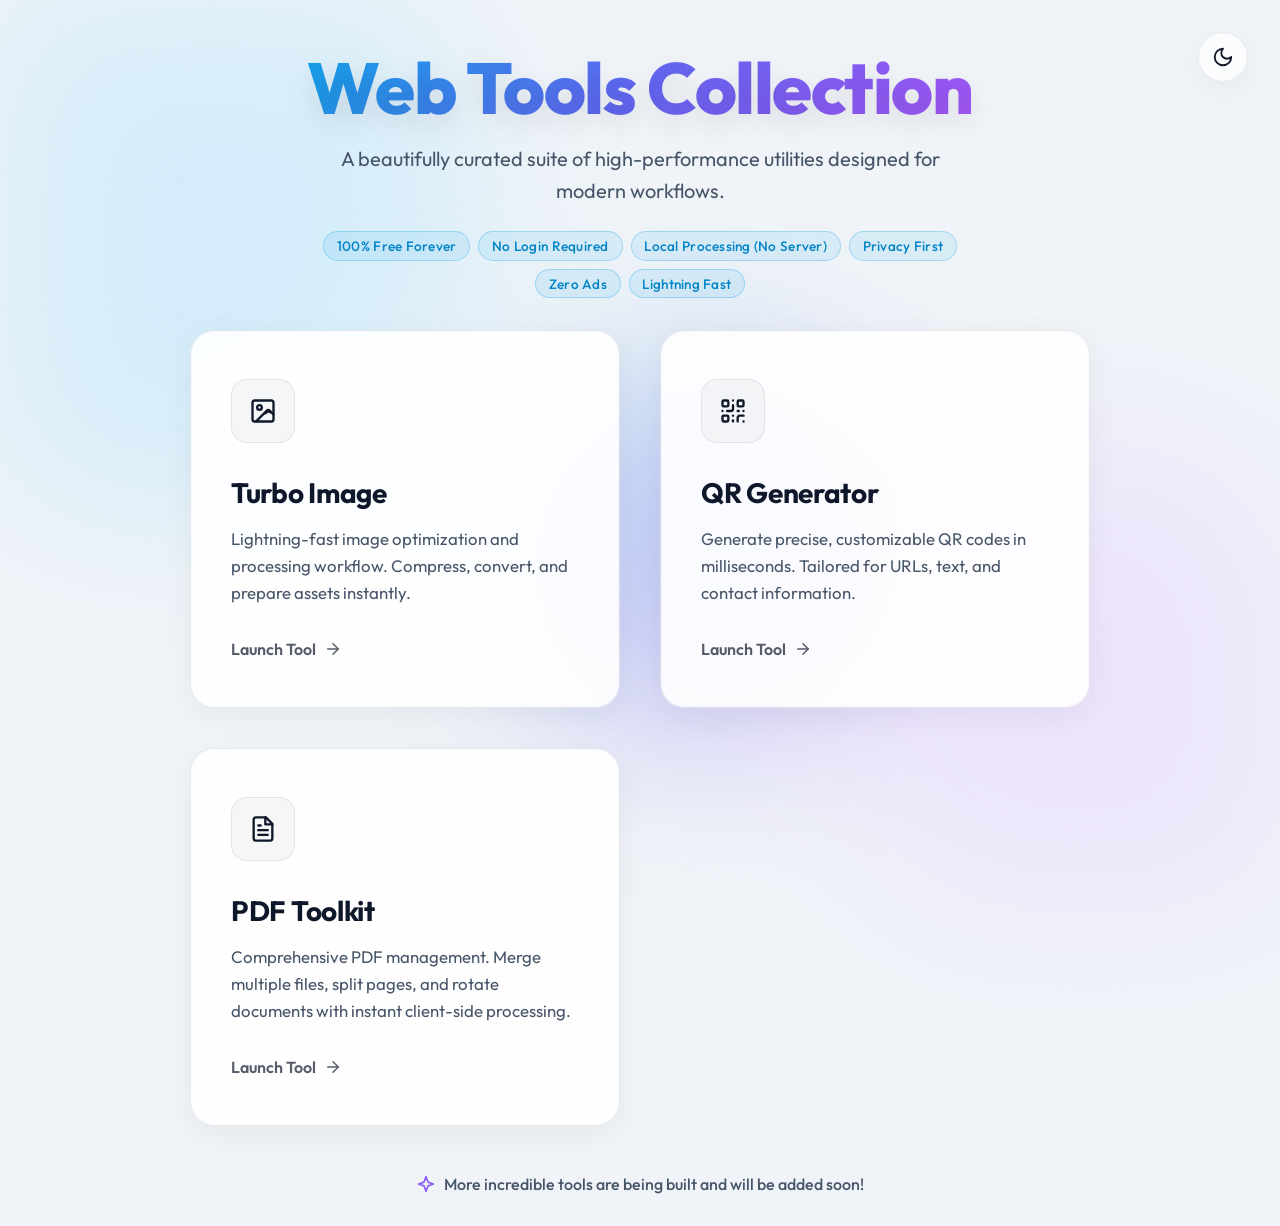
==== index.html @ 89302abd "turbo image and favicon updates" ====
<!DOCTYPE html>
<html lang="en">
<head>
    <meta charset="UTF-8">
    <meta name="viewport" content="width=device-width, initial-scale=1.0">
    <!-- SEO Meta Tags -->
    <title>Web Tools Collection | Turbo Image, QR Generator & PDF Toolkit</title>
    <meta name="description" content="A curated collection of high-performance web utilities including Turbo Image, QR Code Generator, and PDF Toolkit.">
    <meta name="keywords" content="web tools, utilities, image optimization, qr code generator, pdf toolkit, pdf merge, pdf split, developer tools">
    <meta name="author" content="Chris">
    
    <!-- Favicon -->
    <link rel="icon" type="image/svg+xml" href="favicon.svg">
    <link rel="icon" type="image/png" href="favicon.png">
    <link rel="apple-touch-icon" href="favicon.png">
    
    <!-- Open Graph / Meta Tags for Social Sharing -->
    <meta property="og:type" content="website">
    <meta property="og:url" content="https://chrisjdj.github.io/web-tools/">
    <meta property="og:title" content="Web Tools Collection | Turbo Image, QR Generator & PDF Toolkit">
    <meta property="og:description" content="A curated collection of high-performance web utilities including Turbo Image, QR Code Generator, and PDF Toolkit.">

    <!-- Twitter Card Meta Tags -->
    <meta name="twitter:card" content="summary_large_image">
    <meta name="twitter:url" content="https://chrisjdj.github.io/web-tools/">
    <meta name="twitter:title" content="Web Tools Collection | Turbo Image, QR Generator & PDF Toolkit">
    <meta name="twitter:description" content="A curated collection of high-performance web utilities including Turbo Image, QR Code Generator, and PDF Toolkit.">

    <!-- Canonical Link -->
    <link rel="canonical" href="https://chrisjdj.github.io/web-tools/">
    
    <!-- Google Fonts -->
    <link rel="preconnect" href="https://fonts.googleapis.com">
    <link rel="preconnect" href="https://fonts.gstatic.com" crossorigin>
    <link href="https://fonts.googleapis.com/css2?family=Outfit:wght@300;400;500;600;700;800&display=swap" rel="stylesheet">
    
    <style>
        :root {
            --bg-base: #030712; /* Very dark blue/black */
            --bg-surface: rgba(17, 24, 39, 0.6);
            --border-color: rgba(255, 255, 255, 0.08);
            --border-hover: rgba(56, 189, 248, 0.5);
            --text-main: #f8fafc;
            --text-muted: #94a3b8;
            --accent-gradient: linear-gradient(135deg, #38bdf8 0%, #818cf8 50%, #c084fc 100%);
            --accent-gradient-hover: linear-gradient(135deg, #7dd3fc 0%, #a5b4fc 50%, #d8b4fe 100%);
            --glow-color: rgba(56, 189, 248, 0.4);
            --card-shadow: 0 8px 32px rgba(0, 0, 0, 0.3);
            --blob-1: #38bdf8;
            --blob-2: #c084fc;
        }

        [data-theme="light"] {
            --bg-base: #f0f4f8;
            --bg-surface: rgba(255, 255, 255, 0.7);
            --border-color: rgba(15, 23, 42, 0.08);
            --border-hover: rgba(2, 132, 199, 0.5);
            --text-main: #0f172a;
            --text-muted: #475569;
            --accent-gradient: linear-gradient(135deg, #0ea5e9 0%, #6366f1 50%, #a855f7 100%);
            --accent-gradient-hover: linear-gradient(135deg, #0284c7 0%, #4f46e5 50%, #9333ea 100%);
            --glow-color: rgba(14, 165, 233, 0.3);
            --card-shadow: 0 8px 32px rgba(15, 23, 42, 0.05);
            --blob-1: #bae6fd;
            --blob-2: #e9d5ff;
        }

        * {
            box-sizing: border-box;
            margin: 0;
            padding: 0;
        }

        body {
            font-family: 'Outfit', -apple-system, BlinkMacSystemFont, "Segoe UI", Roboto, sans-serif;
            background-color: var(--bg-base);
            color: var(--text-main);
            min-height: 100vh;
            display: flex;
            flex-direction: column;
            align-items: center;
            justify-content: center;
            padding: 2rem;
            position: relative;
            overflow-x: hidden;
            transition: background-color 0.5s ease, color 0.5s ease;
        }
        
        /* Animated Background Blobs */
        .bg-blobs {
            position: fixed;
            top: 0;
            left: 0;
            width: 100%;
            height: 100%;
            overflow: hidden;
            z-index: -1;
            pointer-events: none;
            filter: blur(80px);
            opacity: 0.5;
            transition: opacity 0.5s ease;
        }

        .blob {
            position: absolute;
            border-radius: 50%;
            animation: float 20s infinite alternate ease-in-out;
        }

        .blob-1 {
            width: 50vw;
            height: 50vw;
            max-width: 600px;
            max-height: 600px;
            background: var(--blob-1);
            top: -10%;
            left: -10%;
            animation-delay: 0s;
        }

        .blob-2 {
            width: 40vw;
            height: 40vw;
            max-width: 500px;
            max-height: 500px;
            background: var(--blob-2);
            bottom: -5%;
            right: -5%;
            animation-delay: -5s;
        }

        .blob-3 {
            width: 30vw;
            height: 30vw;
            max-width: 400px;
            max-height: 400px;
            background: var(--accent-gradient);
            top: 40%;
            left: 40%;
            animation-delay: -10s;
            opacity: 0.6;
        }

        @keyframes float {
            0% { transform: translate(0, 0) scale(1); }
            33% { transform: translate(5%, -5%) scale(1.1); }
            66% { transform: translate(-3%, 3%) scale(0.9); }
            100% { transform: translate(0, 0) scale(1); }
        }

        .theme-toggle {
            position: absolute;
            top: 2rem;
            right: 2rem;
            background-color: var(--bg-surface);
            backdrop-filter: blur(12px);
            -webkit-backdrop-filter: blur(12px);
            border: 1px solid var(--border-color);
            color: var(--text-main);
            border-radius: 50%;
            width: 50px;
            height: 50px;
            display: flex;
            align-items: center;
            justify-content: center;
            cursor: pointer;
            transition: all 0.3s cubic-bezier(0.175, 0.885, 0.32, 1.275);
            box-shadow: var(--card-shadow);
            z-index: 10;
        }
        
        .theme-toggle:hover {
            transform: scale(1.15) rotate(15deg);
            border-color: var(--border-hover);
            box-shadow: 0 0 20px var(--glow-color);
        }

        .theme-toggle svg {
            transition: transform 0.3s ease;
        }

        header {
            text-align: center;
            margin-bottom: 2rem;
            z-index: 1;
            animation: fadeInDown 0.8s cubic-bezier(0.175, 0.885, 0.32, 1.275) forwards;
            opacity: 0;
            transform: translateY(-20px);
            padding-top: 1rem;
        }

        h1 {
            font-size: clamp(2.5rem, 6vw, 4.5rem);
            font-weight: 800;
            line-height: 1.1;
            margin-bottom: 1rem;
            letter-spacing: -0.02em;
            background: var(--accent-gradient);
            -webkit-background-clip: text;
            background-clip: text;
            -webkit-text-fill-color: transparent;
            text-shadow: 0 10px 30px rgba(0,0,0,0.1);
        }

        header > p:first-of-type {
            color: var(--text-muted);
            font-size: clamp(1.1rem, 2.5vw, 1.25rem);
            font-weight: 400;
            max-width: 600px;
            margin: 0 auto;
            line-height: 1.6;
        }

        .features-badges {
            display: flex;
            flex-wrap: wrap;
            justify-content: center;
            gap: 0.5rem;
            margin: 1.5rem auto 0;
            max-width: 700px;
        }

        .badge {
            background: rgba(56, 189, 248, 0.1);
            border: 1px solid rgba(56, 189, 248, 0.3);
            color: var(--blob-1);
            padding: 0.3rem 0.8rem;
            border-radius: 100px;
            font-size: 0.85rem;
            font-weight: 500;
            letter-spacing: 0.02em;
        }

        [data-theme="light"] .badge {
            background: rgba(14, 165, 233, 0.1);
            border-color: rgba(14, 165, 233, 0.3);
            color: #0284c7;
        }

        .coming-soon {
            color: var(--text-muted);
            font-size: 1rem;
            margin-top: 3rem;
            font-weight: 500;
            display: flex;
            justify-content: center;
            align-items: center;
            gap: 0.5rem;
            width: 100%;
            animation: fadeInUp 0.8s cubic-bezier(0.175, 0.885, 0.32, 1.275) 0.5s forwards;
            opacity: 0;
            transform: translateY(30px);
        }
        
        .coming-soon svg {
            color: #c084fc;
        }
        
        [data-theme="light"] .coming-soon svg {
            color: #8b5cf6;
        }

        .container {
            display: grid;
            grid-template-columns: repeat(auto-fit, minmax(320px, 1fr));
            gap: 2.5rem;
            width: 100%;
            max-width: 900px;
            z-index: 1;
        }
        
        .card {
            position: relative;
            background: var(--bg-surface);
            backdrop-filter: blur(16px);
            -webkit-backdrop-filter: blur(16px);
            border-radius: 24px;
            padding: 3rem 2.5rem;
            text-decoration: none;
            color: inherit;
            transition: all 0.4s cubic-bezier(0.175, 0.885, 0.32, 1.275);
            border: 1px solid var(--border-color);
            display: flex;
            flex-direction: column;
            align-items: flex-start;
            box-shadow: var(--card-shadow);
            overflow: hidden;
            opacity: 0;
            transform: translateY(30px);
        }

        .card:nth-child(1) { animation: fadeInUp 0.8s cubic-bezier(0.175, 0.885, 0.32, 1.275) 0.1s forwards; }
        .card:nth-child(2) { animation: fadeInUp 0.8s cubic-bezier(0.175, 0.885, 0.32, 1.275) 0.3s forwards; }
        .card:nth-child(3) { animation: fadeInUp 0.8s cubic-bezier(0.175, 0.885, 0.32, 1.275) 0.5s forwards; }
        .card:nth-child(4) { animation: fadeInUp 0.8s cubic-bezier(0.175, 0.885, 0.32, 1.275) 0.7s forwards; }

        /* Card Hover Effects */
        .card::before {
            content: '';
            position: absolute;
            top: 0;
            left: 0;
            right: 0;
            bottom: 0;
            background: var(--accent-gradient-hover);
            opacity: 0;
            z-index: -1;
            transition: opacity 0.4s ease;
            border-radius: 24px;
            margin: -0.5px; /* Cover border */
        }

        .card::after {
            content: '';
            position: absolute;
            top: 1px;
            left: 1px;
            right: 1px;
            bottom: 1px;
            background: var(--bg-surface);
            border-radius: 23px;
            z-index: -1;
            transition: background 0.4s ease;
        }

        .card:hover {
            transform: translateY(-10px) scale(1.02);
            border-color: transparent;
            box-shadow: 0 20px 40px rgba(0,0,0,0.2), 0 0 20px var(--glow-color);
        }

        .card:hover::before {
            opacity: 1;
        }

        .card:hover::after {
            background: var(--bg-base); /* Slightly darker on hover to contrast with gradient border */
            opacity: 0.95;
        }

        .icon-wrapper {
            width: 64px;
            height: 64px;
            border-radius: 16px;
            background: rgba(255, 255, 255, 0.05);
            border: 1px solid var(--border-color);
            display: flex;
            align-items: center;
            justify-content: center;
            margin-bottom: 2rem;
            color: var(--text-main);
            transition: all 0.4s ease;
            position: relative;
            z-index: 1;
        }

        [data-theme="light"] .icon-wrapper {
            background: rgba(0, 0, 0, 0.03);
        }

        .card:hover .icon-wrapper {
            background: var(--accent-gradient);
            color: #fff;
            border-color: transparent;
            transform: scale(1.1) rotate(5deg);
            box-shadow: 0 10px 20px var(--glow-color);
        }

        .card h2 {
            font-size: 1.75rem;
            font-weight: 700;
            margin-bottom: 1rem;
            color: var(--text-main);
            letter-spacing: -0.01em;
            transition: color 0.3s ease;
            position: relative;
            z-index: 1;
        }

        .card p {
            color: var(--text-muted);
            font-size: 1.05rem;
            line-height: 1.6;
            margin: 0;
            transition: color 0.3s ease;
            position: relative;
            z-index: 1;
        }

        .card-arrow {
            margin-top: 2rem;
            display: flex;
            align-items: center;
            font-weight: 600;
            font-size: 1rem;
            color: var(--text-main);
            opacity: 0.7;
            transition: all 0.3s ease;
            position: relative;
            z-index: 1;
        }

        .card-arrow svg {
            margin-left: 0.5rem;
            transition: transform 0.3s ease;
        }

        .card:hover .card-arrow {
            opacity: 1;
            color: var(--blob-1);
        }

        [data-theme="light"] .card:hover .card-arrow {
            color: #0ea5e9;
        }

        .card:hover .card-arrow svg {
            transform: translateX(6px);
        }

        @keyframes fadeInDown {
            from { opacity: 0; transform: translateY(-30px); }
            to { opacity: 1; transform: translateY(0); }
        }

        @keyframes fadeInUp {
            from { opacity: 0; transform: translateY(30px); }
            to { opacity: 1; transform: translateY(0); }
        }

        @media (max-width: 640px) {
            body { padding: 1.5rem; }
            .container { gap: 1.5rem; }
            .card { padding: 2rem; }
            .icon-wrapper { margin-bottom: 1.5rem; }
            header { padding-top: 3rem; }
            .theme-toggle { top: 1rem; right: 1rem; }
        }
    </style>
</head>
<body>
    <div class="bg-blobs">
        <div class="blob blob-1"></div>
        <div class="blob blob-2"></div>
        <div class="blob blob-3"></div>
    </div>

    <button class="theme-toggle" id="theme-toggle" aria-label="Toggle theme">
        <svg id="moon-icon" xmlns="http://www.w3.org/2000/svg" width="22" height="22" viewBox="0 0 24 24" fill="none" stroke="currentColor" stroke-width="2" stroke-linecap="round" stroke-linejoin="round" style="display: none;">
            <path d="M12 3a6 6 0 0 0 9 9 9 9 0 1 1-9-9Z"></path>
        </svg>
        <svg id="sun-icon" xmlns="http://www.w3.org/2000/svg" width="22" height="22" viewBox="0 0 24 24" fill="none" stroke="currentColor" stroke-width="2" stroke-linecap="round" stroke-linejoin="round">
            <circle cx="12" cy="12" r="4"></circle>
            <path d="M12 2v2"></path>
            <path d="M12 20v2"></path>
            <path d="m4.93 4.93 1.41 1.41"></path>
            <path d="m17.66 17.66 1.41 1.41"></path>
            <path d="M2 12h2"></path>
            <path d="M20 12h2"></path>
            <path d="m6.34 17.66-1.41 1.41"></path>
            <path d="m19.07 4.93-1.41 1.41"></path>
        </svg>
    </button>
    
    <header>
        <h1>Web Tools Collection</h1>
        <p>A beautifully curated suite of high-performance utilities designed for modern workflows.</p>

        <div class="features-badges">
            <span class="badge">100% Free Forever</span>
            <span class="badge">No Login Required</span>
            <span class="badge">Local Processing (No Server)</span>
            <span class="badge">Privacy First</span>
            <span class="badge">Zero Ads</span>
            <span class="badge">Lightning Fast</span>
        </div>
    </header>

    <main class="container">
        <a href="Turbo-Image/" class="card" target="_blank" rel="noopener noreferrer">
            <div class="icon-wrapper">
                <svg xmlns="http://www.w3.org/2000/svg" width="28" height="28" viewBox="0 0 24 24" fill="none" stroke="currentColor" stroke-width="2" stroke-linecap="round" stroke-linejoin="round">
                    <rect width="18" height="18" x="3" y="3" rx="2" ry="2"></rect>
                    <circle cx="9" cy="9" r="2"></circle>
                    <path d="m21 15-3.086-3.086a2 2 0 0 0-2.828 0L6 21"></path>
                    <path d="m14 14 1.086-1.086a2 2 0 0 1 2.828 0"></path>
                </svg>
            </div>
            <h2>Turbo Image</h2>
            <p>Lightning-fast image optimization and processing workflow. Compress, convert, and prepare assets instantly.</p>
            <div class="card-arrow">
                Launch Tool
                <svg xmlns="http://www.w3.org/2000/svg" width="18" height="18" viewBox="0 0 24 24" fill="none" stroke="currentColor" stroke-width="2" stroke-linecap="round" stroke-linejoin="round">
                    <path d="M5 12h14"></path>
                    <path d="m12 5 7 7-7 7"></path>
                </svg>
            </div>
        </a>
        
        <a href="QR-Code-Gen/" class="card" target="_blank" rel="noopener noreferrer">
            <div class="icon-wrapper">
                <svg xmlns="http://www.w3.org/2000/svg" width="28" height="28" viewBox="0 0 24 24" fill="none" stroke="currentColor" stroke-width="2" stroke-linecap="round" stroke-linejoin="round">
                    <rect width="5" height="5" x="3" y="3" rx="1"></rect>
                    <rect width="5" height="5" x="16" y="3" rx="1"></rect>
                    <rect width="5" height="5" x="3" y="16" rx="1"></rect>
                    <path d="M21 16h-3a2 2 0 0 0-2 2v3"></path>
                    <path d="M21 21v.01"></path>
                    <path d="M12 7v3a2 2 0 0 1-2 2H7"></path>
                    <path d="M3 12h.01"></path>
                    <path d="M12 3h.01"></path>
                    <path d="M12 16v.01"></path>
                    <path d="M16 12h1"></path>
                    <path d="M21 12v.01"></path>
                    <path d="M12 21v-1"></path>
                </svg>
            </div>
            <h2>QR Generator</h2>
            <p>Generate precise, customizable QR codes in milliseconds. Tailored for URLs, text, and contact information.</p>
            <div class="card-arrow">
                Launch Tool
                <svg xmlns="http://www.w3.org/2000/svg" width="18" height="18" viewBox="0 0 24 24" fill="none" stroke="currentColor" stroke-width="2" stroke-linecap="round" stroke-linejoin="round">
                    <path d="M5 12h14"></path>
                    <path d="m12 5 7 7-7 7"></path>
                </svg>
            </div>
        </a>

        <a href="PDF-Toolkit/" class="card" target="_blank" rel="noopener noreferrer">
            <div class="icon-wrapper">
                <svg xmlns="http://www.w3.org/2000/svg" width="28" height="28" viewBox="0 0 24 24" fill="none" stroke="currentColor" stroke-width="2" stroke-linecap="round" stroke-linejoin="round">
                    <path d="M14.5 2H6a2 2 0 0 0-2 2v16a2 2 0 0 0 2 2h12a2 2 0 0 0 2-2V7.5L14.5 2z"></path>
                    <polyline points="14 2 14 8 20 8"></polyline>
                    <line x1="16" y1="13" x2="8" y2="13"></line>
                    <line x1="16" y1="17" x2="8" y2="17"></line>
                    <line x1="10" y1="9" x2="8" y2="9"></line>
                </svg>
            </div>
            <h2>PDF Toolkit</h2>
            <p>Comprehensive PDF management. Merge multiple files, split pages, and rotate documents with instant client-side processing.</p>
            <div class="card-arrow">
                Launch Tool
                <svg xmlns="http://www.w3.org/2000/svg" width="18" height="18" viewBox="0 0 24 24" fill="none" stroke="currentColor" stroke-width="2" stroke-linecap="round" stroke-linejoin="round">
                    <path d="M5 12h14"></path>
                    <path d="m12 5 7 7-7 7"></path>
                </svg>
            </div>
        </a>

        <!-- 
        <a href="browser-privacy-inspector/" class="card" target="_blank" rel="noopener noreferrer">
            <div class="icon-wrapper">
                <svg xmlns="http://www.w3.org/2000/svg" width="28" height="28" viewBox="0 0 24 24" fill="none" stroke="currentColor" stroke-width="2" stroke-linecap="round" stroke-linejoin="round">
                    <path d="M12 22s8-4 8-10V5l-8-3-8 3v7c0 6 8 10 8 10z"></path>
                    <path d="M12 8v4"></path>
                    <path d="M12 16h.01"></path>
                </svg>
            </div>
            <h2>Privacy Inspector</h2>
            <p>Discover your browser's full fingerprint — GPU, fonts, canvas hash, WebRTC leaks, and more. 100% client-side.</p>
            <div class="card-arrow">
                Launch Tool
                <svg xmlns="http://www.w3.org/2000/svg" width="18" height="18" viewBox="0 0 24 24" fill="none" stroke="currentColor" stroke-width="2" stroke-linecap="round" stroke-linejoin="round">
                    <path d="M5 12h14"></path>
                    <path d="m12 5 7 7-7 7"></path>
                </svg>
            </div>
        </a>
        -->
    </main>

    <div class="coming-soon">
        <svg xmlns="http://www.w3.org/2000/svg" width="20" height="20" viewBox="0 0 24 24" fill="none" stroke="currentColor" stroke-width="2" stroke-linecap="round" stroke-linejoin="round">
            <path d="m12 3-1.912 5.813a2 2 0 0 1-1.275 1.275L3 12l5.813 1.912a2 2 0 0 1 1.275 1.275L12 21l1.912-5.813a2 2 0 0 1 1.275-1.275L21 12l-5.813-1.912a2 2 0 0 1-1.275-1.275L12 3Z"/>
        </svg>
        <span>More incredible tools are being built and will be added soon!</span>
    </div>
    
    <script>
        const themeToggle = document.getElementById('theme-toggle');
        const root = document.documentElement;
        const moonIcon = document.getElementById('moon-icon');
        const sunIcon = document.getElementById('sun-icon');
        
        // Check for saved theme preference or use system preference
        const savedTheme = localStorage.getItem('theme');
        const prefersDark = window.matchMedia && window.matchMedia('(prefers-color-scheme: dark)').matches;
        
        // Determine initial theme
        let currentTheme = savedTheme || (prefersDark ? 'dark' : 'light');
        
        // Apply initial theme
        applyTheme(currentTheme);
        
        // Toggle theme on click
        themeToggle.addEventListener('click', () => {
            currentTheme = currentTheme === 'light' ? 'dark' : 'light';
            localStorage.setItem('theme', currentTheme);
            applyTheme(currentTheme);
        });
        
        function applyTheme(theme) {
            root.setAttribute('data-theme', theme);
            if (theme === 'light') {
                moonIcon.style.display = 'block';
                sunIcon.style.display = 'none';
            } else {
                moonIcon.style.display = 'none';
                sunIcon.style.display = 'block';
            }
        }
        
        // Parallax effect on mouse move
        document.addEventListener('mousemove', (e) => {
            const x = e.clientX / window.innerWidth;
            const y = e.clientY / window.innerHeight;
            
            const b1 = document.querySelector('.blob-1');
            const b2 = document.querySelector('.blob-2');
            
            if (b1 && b2) {
                // Keep the values relatively small for a subtle effect
                b1.style.transform = `translate(${x * 30}px, ${y * 30}px)`;
                b2.style.transform = `translate(${x * -30}px, ${y * -30}px)`;
            }
        });
    </script>
</body>
</html>
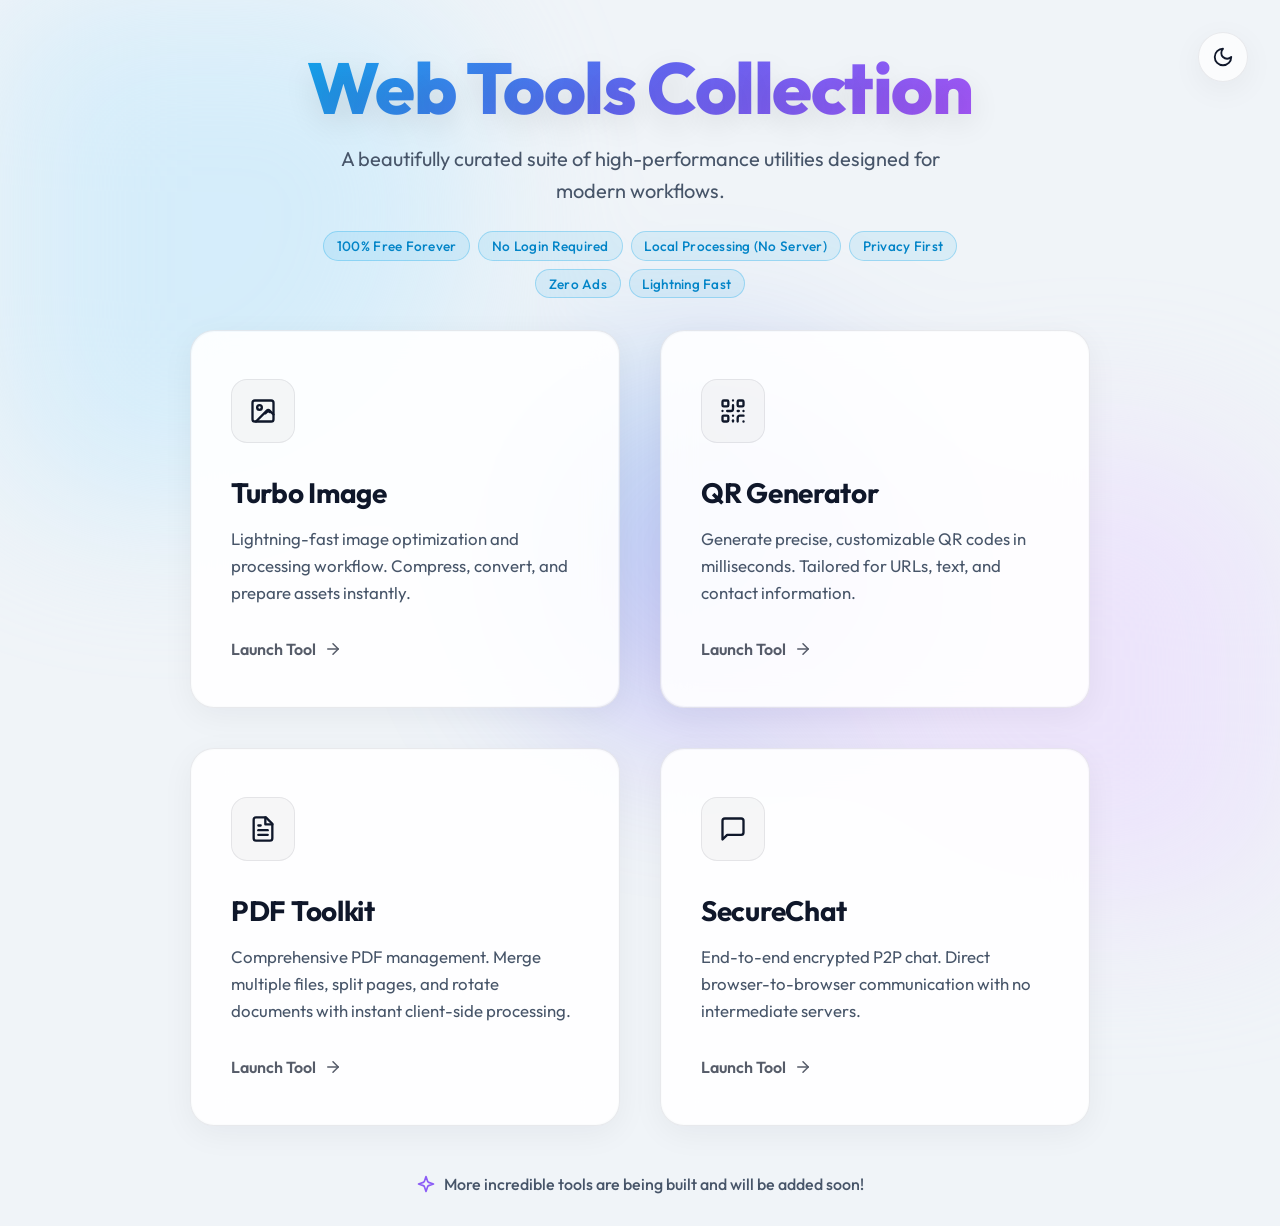
==== commit f890786b: "added secure-chat link in home" ====
--- a/index.html
+++ b/index.html
@@ -546,6 +546,23 @@
             </div>
         </a>
 
+        <a href="secure-chat/" class="card" target="_blank" rel="noopener noreferrer">
+            <div class="icon-wrapper">
+                <svg xmlns="http://www.w3.org/2000/svg" width="28" height="28" viewBox="0 0 24 24" fill="none" stroke="currentColor" stroke-width="2" stroke-linecap="round" stroke-linejoin="round">
+                    <path d="M21 15a2 2 0 0 1-2 2H7l-4 4V5a2 2 0 0 1 2-2h14a2 2 0 0 1 2 2z"></path>
+                </svg>
+            </div>
+            <h2>SecureChat</h2>
+            <p>End-to-end encrypted P2P chat. Direct browser-to-browser communication with no intermediate servers.</p>
+            <div class="card-arrow">
+                Launch Tool
+                <svg xmlns="http://www.w3.org/2000/svg" width="18" height="18" viewBox="0 0 24 24" fill="none" stroke="currentColor" stroke-width="2" stroke-linecap="round" stroke-linejoin="round">
+                    <path d="M5 12h14"></path>
+                    <path d="m12 5 7 7-7 7"></path>
+                </svg>
+            </div>
+        </a>
+
         <!-- 
         <a href="browser-privacy-inspector/" class="card" target="_blank" rel="noopener noreferrer">
             <div class="icon-wrapper">
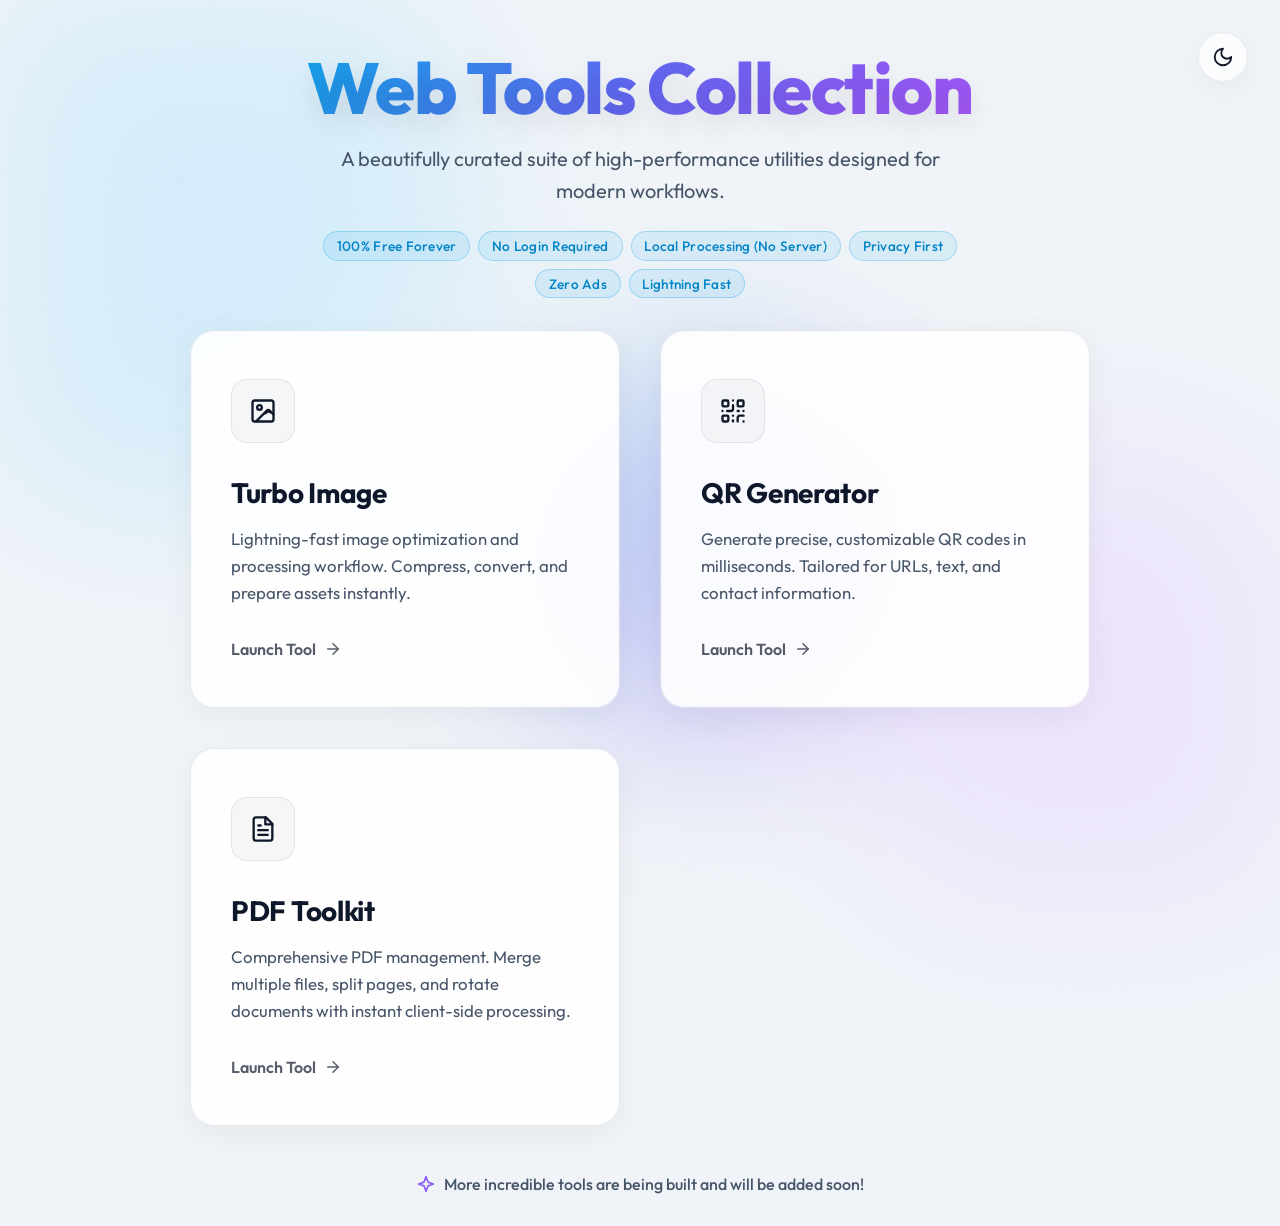
==== commit 87bdd9a9: "removed secure chat cos it didnt work on mobile and requires a stun server" ====
--- a/index.html
+++ b/index.html
@@ -546,23 +546,6 @@
             </div>
         </a>
 
-        <a href="secure-chat/" class="card" target="_blank" rel="noopener noreferrer">
-            <div class="icon-wrapper">
-                <svg xmlns="http://www.w3.org/2000/svg" width="28" height="28" viewBox="0 0 24 24" fill="none" stroke="currentColor" stroke-width="2" stroke-linecap="round" stroke-linejoin="round">
-                    <path d="M21 15a2 2 0 0 1-2 2H7l-4 4V5a2 2 0 0 1 2-2h14a2 2 0 0 1 2 2z"></path>
-                </svg>
-            </div>
-            <h2>SecureChat</h2>
-            <p>End-to-end encrypted P2P chat. Direct browser-to-browser communication with no intermediate servers.</p>
-            <div class="card-arrow">
-                Launch Tool
-                <svg xmlns="http://www.w3.org/2000/svg" width="18" height="18" viewBox="0 0 24 24" fill="none" stroke="currentColor" stroke-width="2" stroke-linecap="round" stroke-linejoin="round">
-                    <path d="M5 12h14"></path>
-                    <path d="m12 5 7 7-7 7"></path>
-                </svg>
-            </div>
-        </a>
-
         <!-- 
         <a href="browser-privacy-inspector/" class="card" target="_blank" rel="noopener noreferrer">
             <div class="icon-wrapper">
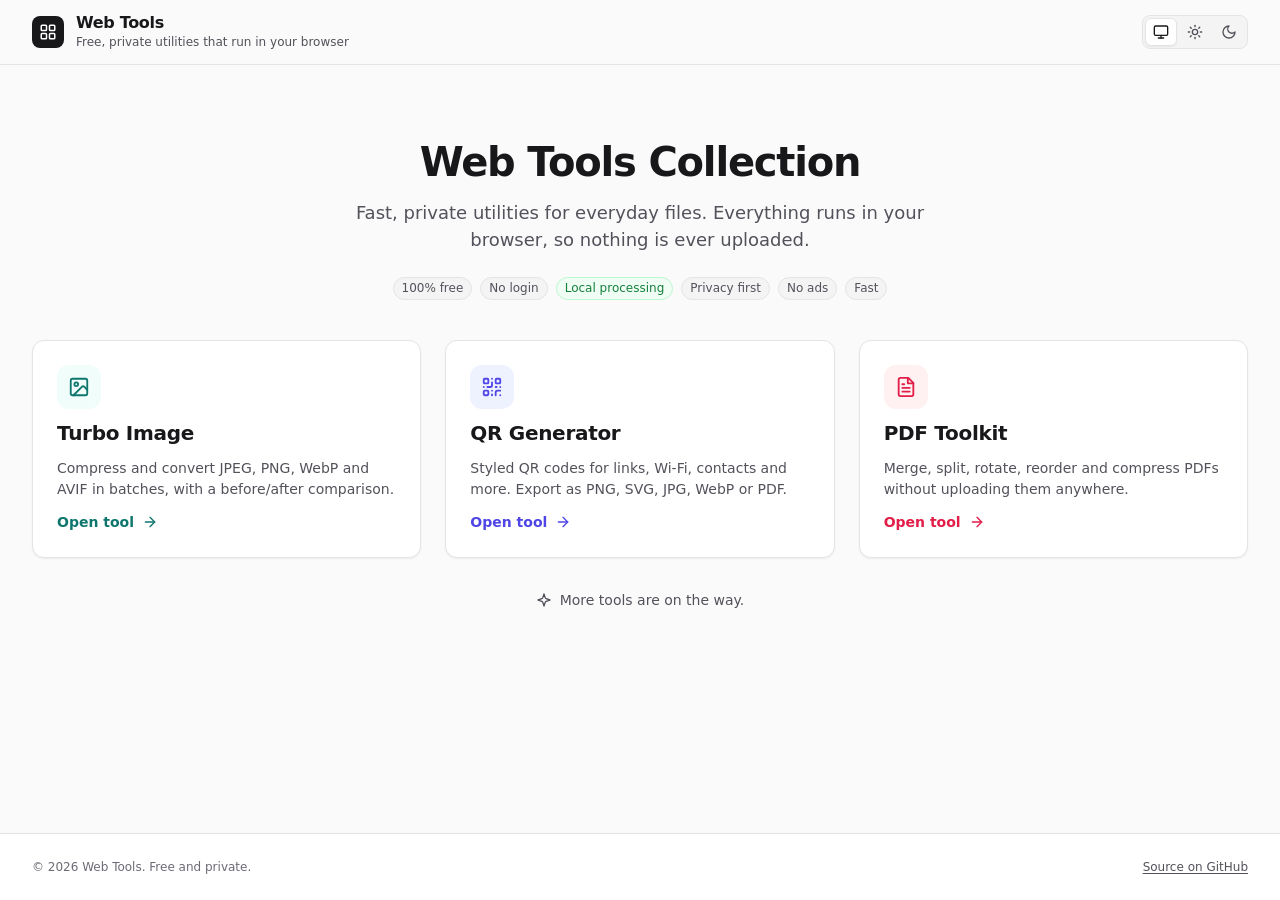
==== commit 860eb8db: "Redesign hub with shared design system and System/Light/Dark theme - Static page restyled with the s" ====
--- a/index.html
+++ b/index.html
@@ -3,17 +3,42 @@
 <head>
     <meta charset="UTF-8">
     <meta name="viewport" content="width=device-width, initial-scale=1.0">
+    <meta name="color-scheme" content="light dark">
+    <meta name="theme-color" content="#fafafa" media="(prefers-color-scheme: light)">
+    <meta name="theme-color" content="#09090b" media="(prefers-color-scheme: dark)">
+    <script>
+      // Theme preference: 'system' (default) | 'light' | 'dark'. Applied before first
+      // paint so there is no flash. Shared across all tools on this origin. See README.
+      (function () {
+        try {
+          var d = document.documentElement, ls = localStorage;
+          // One-time cleanup: earlier versions stored the OS value as if it were a choice.
+          ls.removeItem('theme');
+          ls.removeItem('pdf-theme');
+          var p = ls.getItem('theme-preference');
+          if (p !== 'light' && p !== 'dark') p = 'system';
+          d.setAttribute('data-theme-pref', p);
+          if (p !== 'system') {
+            d.setAttribute('data-theme', p);
+            var c = p === 'dark' ? '#09090b' : '#fafafa';
+            var m = document.querySelectorAll('meta[name="theme-color"]');
+            for (var i = 0; i < m.length; i++) m[i].setAttribute('content', c);
+          }
+        } catch (e) {}
+      })();
+    </script>
+
     <!-- SEO Meta Tags -->
     <title>Web Tools Collection | Turbo Image, QR Generator & PDF Toolkit</title>
     <meta name="description" content="A curated collection of high-performance web utilities including Turbo Image, QR Code Generator, and PDF Toolkit.">
     <meta name="keywords" content="web tools, utilities, image optimization, qr code generator, pdf toolkit, pdf merge, pdf split, developer tools">
     <meta name="author" content="Chris">
-    
+
     <!-- Favicon -->
     <link rel="icon" type="image/svg+xml" href="favicon.svg">
     <link rel="icon" type="image/png" href="favicon.png">
     <link rel="apple-touch-icon" href="favicon.png">
-    
+
     <!-- Open Graph / Meta Tags for Social Sharing -->
     <meta property="og:type" content="website">
     <meta property="og:url" content="https://chrisjdj.github.io/web-tools/">
@@ -28,601 +53,123 @@
 
     <!-- Canonical Link -->
     <link rel="canonical" href="https://chrisjdj.github.io/web-tools/">
-    
-    <!-- Google Fonts -->
-    <link rel="preconnect" href="https://fonts.googleapis.com">
-    <link rel="preconnect" href="https://fonts.gstatic.com" crossorigin>
-    <link href="https://fonts.googleapis.com/css2?family=Outfit:wght@300;400;500;600;700;800&display=swap" rel="stylesheet">
-    
-    <style>
-        :root {
-            --bg-base: #030712; /* Very dark blue/black */
-            --bg-surface: rgba(17, 24, 39, 0.6);
-            --border-color: rgba(255, 255, 255, 0.08);
-            --border-hover: rgba(56, 189, 248, 0.5);
-            --text-main: #f8fafc;
-            --text-muted: #94a3b8;
-            --accent-gradient: linear-gradient(135deg, #38bdf8 0%, #818cf8 50%, #c084fc 100%);
-            --accent-gradient-hover: linear-gradient(135deg, #7dd3fc 0%, #a5b4fc 50%, #d8b4fe 100%);
-            --glow-color: rgba(56, 189, 248, 0.4);
-            --card-shadow: 0 8px 32px rgba(0, 0, 0, 0.3);
-            --blob-1: #38bdf8;
-            --blob-2: #c084fc;
-        }
 
-        [data-theme="light"] {
-            --bg-base: #f0f4f8;
-            --bg-surface: rgba(255, 255, 255, 0.7);
-            --border-color: rgba(15, 23, 42, 0.08);
-            --border-hover: rgba(2, 132, 199, 0.5);
-            --text-main: #0f172a;
-            --text-muted: #475569;
-            --accent-gradient: linear-gradient(135deg, #0ea5e9 0%, #6366f1 50%, #a855f7 100%);
-            --accent-gradient-hover: linear-gradient(135deg, #0284c7 0%, #4f46e5 50%, #9333ea 100%);
-            --glow-color: rgba(14, 165, 233, 0.3);
-            --card-shadow: 0 8px 32px rgba(15, 23, 42, 0.05);
-            --blob-1: #bae6fd;
-            --blob-2: #e9d5ff;
-        }
-
-        * {
-            box-sizing: border-box;
-            margin: 0;
-            padding: 0;
-        }
-
-        body {
-            font-family: 'Outfit', -apple-system, BlinkMacSystemFont, "Segoe UI", Roboto, sans-serif;
-            background-color: var(--bg-base);
-            color: var(--text-main);
-            min-height: 100vh;
-            display: flex;
-            flex-direction: column;
-            align-items: center;
-            justify-content: center;
-            padding: 2rem;
-            position: relative;
-            overflow-x: hidden;
-            transition: background-color 0.5s ease, color 0.5s ease;
-        }
-        
-        /* Animated Background Blobs */
-        .bg-blobs {
-            position: fixed;
-            top: 0;
-            left: 0;
-            width: 100%;
-            height: 100%;
-            overflow: hidden;
-            z-index: -1;
-            pointer-events: none;
-            filter: blur(80px);
-            opacity: 0.5;
-            transition: opacity 0.5s ease;
-        }
-
-        .blob {
-            position: absolute;
-            border-radius: 50%;
-            animation: float 20s infinite alternate ease-in-out;
-        }
-
-        .blob-1 {
-            width: 50vw;
-            height: 50vw;
-            max-width: 600px;
-            max-height: 600px;
-            background: var(--blob-1);
-            top: -10%;
-            left: -10%;
-            animation-delay: 0s;
-        }
-
-        .blob-2 {
-            width: 40vw;
-            height: 40vw;
-            max-width: 500px;
-            max-height: 500px;
-            background: var(--blob-2);
-            bottom: -5%;
-            right: -5%;
-            animation-delay: -5s;
-        }
-
-        .blob-3 {
-            width: 30vw;
-            height: 30vw;
-            max-width: 400px;
-            max-height: 400px;
-            background: var(--accent-gradient);
-            top: 40%;
-            left: 40%;
-            animation-delay: -10s;
-            opacity: 0.6;
-        }
-
-        @keyframes float {
-            0% { transform: translate(0, 0) scale(1); }
-            33% { transform: translate(5%, -5%) scale(1.1); }
-            66% { transform: translate(-3%, 3%) scale(0.9); }
-            100% { transform: translate(0, 0) scale(1); }
-        }
-
-        .theme-toggle {
-            position: absolute;
-            top: 2rem;
-            right: 2rem;
-            background-color: var(--bg-surface);
-            backdrop-filter: blur(12px);
-            -webkit-backdrop-filter: blur(12px);
-            border: 1px solid var(--border-color);
-            color: var(--text-main);
-            border-radius: 50%;
-            width: 50px;
-            height: 50px;
-            display: flex;
-            align-items: center;
-            justify-content: center;
-            cursor: pointer;
-            transition: all 0.3s cubic-bezier(0.175, 0.885, 0.32, 1.275);
-            box-shadow: var(--card-shadow);
-            z-index: 10;
-        }
-        
-        .theme-toggle:hover {
-            transform: scale(1.15) rotate(15deg);
-            border-color: var(--border-hover);
-            box-shadow: 0 0 20px var(--glow-color);
-        }
-
-        .theme-toggle svg {
-            transition: transform 0.3s ease;
-        }
-
-        header {
-            text-align: center;
-            margin-bottom: 2rem;
-            z-index: 1;
-            animation: fadeInDown 0.8s cubic-bezier(0.175, 0.885, 0.32, 1.275) forwards;
-            opacity: 0;
-            transform: translateY(-20px);
-            padding-top: 1rem;
-        }
-
-        h1 {
-            font-size: clamp(2.5rem, 6vw, 4.5rem);
-            font-weight: 800;
-            line-height: 1.1;
-            margin-bottom: 1rem;
-            letter-spacing: -0.02em;
-            background: var(--accent-gradient);
-            -webkit-background-clip: text;
-            background-clip: text;
-            -webkit-text-fill-color: transparent;
-            text-shadow: 0 10px 30px rgba(0,0,0,0.1);
-        }
-
-        header > p:first-of-type {
-            color: var(--text-muted);
-            font-size: clamp(1.1rem, 2.5vw, 1.25rem);
-            font-weight: 400;
-            max-width: 600px;
-            margin: 0 auto;
-            line-height: 1.6;
-        }
-
-        .features-badges {
-            display: flex;
-            flex-wrap: wrap;
-            justify-content: center;
-            gap: 0.5rem;
-            margin: 1.5rem auto 0;
-            max-width: 700px;
-        }
-
-        .badge {
-            background: rgba(56, 189, 248, 0.1);
-            border: 1px solid rgba(56, 189, 248, 0.3);
-            color: var(--blob-1);
-            padding: 0.3rem 0.8rem;
-            border-radius: 100px;
-            font-size: 0.85rem;
-            font-weight: 500;
-            letter-spacing: 0.02em;
-        }
-
-        [data-theme="light"] .badge {
-            background: rgba(14, 165, 233, 0.1);
-            border-color: rgba(14, 165, 233, 0.3);
-            color: #0284c7;
-        }
-
-        .coming-soon {
-            color: var(--text-muted);
-            font-size: 1rem;
-            margin-top: 3rem;
-            font-weight: 500;
-            display: flex;
-            justify-content: center;
-            align-items: center;
-            gap: 0.5rem;
-            width: 100%;
-            animation: fadeInUp 0.8s cubic-bezier(0.175, 0.885, 0.32, 1.275) 0.5s forwards;
-            opacity: 0;
-            transform: translateY(30px);
-        }
-        
-        .coming-soon svg {
-            color: #c084fc;
-        }
-        
-        [data-theme="light"] .coming-soon svg {
-            color: #8b5cf6;
-        }
-
-        .container {
-            display: grid;
-            grid-template-columns: repeat(auto-fit, minmax(320px, 1fr));
-            gap: 2.5rem;
-            width: 100%;
-            max-width: 900px;
-            z-index: 1;
-        }
-        
-        .card {
-            position: relative;
-            background: var(--bg-surface);
-            backdrop-filter: blur(16px);
-            -webkit-backdrop-filter: blur(16px);
-            border-radius: 24px;
-            padding: 3rem 2.5rem;
-            text-decoration: none;
-            color: inherit;
-            transition: all 0.4s cubic-bezier(0.175, 0.885, 0.32, 1.275);
-            border: 1px solid var(--border-color);
-            display: flex;
-            flex-direction: column;
-            align-items: flex-start;
-            box-shadow: var(--card-shadow);
-            overflow: hidden;
-            opacity: 0;
-            transform: translateY(30px);
-        }
-
-        .card:nth-child(1) { animation: fadeInUp 0.8s cubic-bezier(0.175, 0.885, 0.32, 1.275) 0.1s forwards; }
-        .card:nth-child(2) { animation: fadeInUp 0.8s cubic-bezier(0.175, 0.885, 0.32, 1.275) 0.3s forwards; }
-        .card:nth-child(3) { animation: fadeInUp 0.8s cubic-bezier(0.175, 0.885, 0.32, 1.275) 0.5s forwards; }
-        .card:nth-child(4) { animation: fadeInUp 0.8s cubic-bezier(0.175, 0.885, 0.32, 1.275) 0.7s forwards; }
-
-        /* Card Hover Effects */
-        .card::before {
-            content: '';
-            position: absolute;
-            top: 0;
-            left: 0;
-            right: 0;
-            bottom: 0;
-            background: var(--accent-gradient-hover);
-            opacity: 0;
-            z-index: -1;
-            transition: opacity 0.4s ease;
-            border-radius: 24px;
-            margin: -0.5px; /* Cover border */
-        }
-
-        .card::after {
-            content: '';
-            position: absolute;
-            top: 1px;
-            left: 1px;
-            right: 1px;
-            bottom: 1px;
-            background: var(--bg-surface);
-            border-radius: 23px;
-            z-index: -1;
-            transition: background 0.4s ease;
-        }
-
-        .card:hover {
-            transform: translateY(-10px) scale(1.02);
-            border-color: transparent;
-            box-shadow: 0 20px 40px rgba(0,0,0,0.2), 0 0 20px var(--glow-color);
-        }
-
-        .card:hover::before {
-            opacity: 1;
-        }
-
-        .card:hover::after {
-            background: var(--bg-base); /* Slightly darker on hover to contrast with gradient border */
-            opacity: 0.95;
-        }
-
-        .icon-wrapper {
-            width: 64px;
-            height: 64px;
-            border-radius: 16px;
-            background: rgba(255, 255, 255, 0.05);
-            border: 1px solid var(--border-color);
-            display: flex;
-            align-items: center;
-            justify-content: center;
-            margin-bottom: 2rem;
-            color: var(--text-main);
-            transition: all 0.4s ease;
-            position: relative;
-            z-index: 1;
-        }
-
-        [data-theme="light"] .icon-wrapper {
-            background: rgba(0, 0, 0, 0.03);
-        }
-
-        .card:hover .icon-wrapper {
-            background: var(--accent-gradient);
-            color: #fff;
-            border-color: transparent;
-            transform: scale(1.1) rotate(5deg);
-            box-shadow: 0 10px 20px var(--glow-color);
-        }
-
-        .card h2 {
-            font-size: 1.75rem;
-            font-weight: 700;
-            margin-bottom: 1rem;
-            color: var(--text-main);
-            letter-spacing: -0.01em;
-            transition: color 0.3s ease;
-            position: relative;
-            z-index: 1;
-        }
-
-        .card p {
-            color: var(--text-muted);
-            font-size: 1.05rem;
-            line-height: 1.6;
-            margin: 0;
-            transition: color 0.3s ease;
-            position: relative;
-            z-index: 1;
-        }
-
-        .card-arrow {
-            margin-top: 2rem;
-            display: flex;
-            align-items: center;
-            font-weight: 600;
-            font-size: 1rem;
-            color: var(--text-main);
-            opacity: 0.7;
-            transition: all 0.3s ease;
-            position: relative;
-            z-index: 1;
-        }
-
-        .card-arrow svg {
-            margin-left: 0.5rem;
-            transition: transform 0.3s ease;
-        }
-
-        .card:hover .card-arrow {
-            opacity: 1;
-            color: var(--blob-1);
-        }
-
-        [data-theme="light"] .card:hover .card-arrow {
-            color: #0ea5e9;
-        }
-
-        .card:hover .card-arrow svg {
-            transform: translateX(6px);
-        }
-
-        @keyframes fadeInDown {
-            from { opacity: 0; transform: translateY(-30px); }
-            to { opacity: 1; transform: translateY(0); }
-        }
-
-        @keyframes fadeInUp {
-            from { opacity: 0; transform: translateY(30px); }
-            to { opacity: 1; transform: translateY(0); }
-        }
-
-        @media (max-width: 640px) {
-            body { padding: 1.5rem; }
-            .container { gap: 1.5rem; }
-            .card { padding: 2rem; }
-            .icon-wrapper { margin-bottom: 1.5rem; }
-            header { padding-top: 3rem; }
-            .theme-toggle { top: 1rem; right: 1rem; }
-        }
-    </style>
+    <!-- Compiled from styles/main.scss (see README) -->
+    <link rel="stylesheet" href="styles.css">
+    <script type="module">
+      import { initThemeSwitch } from './theme.js';
+      initThemeSwitch();
+    </script>
 </head>
 <body>
-    <div class="bg-blobs">
-        <div class="blob blob-1"></div>
-        <div class="blob blob-2"></div>
-        <div class="blob blob-3"></div>
-    </div>
+    <a class="skip-link" href="#main">Skip to main content</a>
 
-    <button class="theme-toggle" id="theme-toggle" aria-label="Toggle theme">
-        <svg id="moon-icon" xmlns="http://www.w3.org/2000/svg" width="22" height="22" viewBox="0 0 24 24" fill="none" stroke="currentColor" stroke-width="2" stroke-linecap="round" stroke-linejoin="round" style="display: none;">
-            <path d="M12 3a6 6 0 0 0 9 9 9 9 0 1 1-9-9Z"></path>
-        </svg>
-        <svg id="sun-icon" xmlns="http://www.w3.org/2000/svg" width="22" height="22" viewBox="0 0 24 24" fill="none" stroke="currentColor" stroke-width="2" stroke-linecap="round" stroke-linejoin="round">
-            <circle cx="12" cy="12" r="4"></circle>
-            <path d="M12 2v2"></path>
-            <path d="M12 20v2"></path>
-            <path d="m4.93 4.93 1.41 1.41"></path>
-            <path d="m17.66 17.66 1.41 1.41"></path>
-            <path d="M2 12h2"></path>
-            <path d="M20 12h2"></path>
-            <path d="m6.34 17.66-1.41 1.41"></path>
-            <path d="m19.07 4.93-1.41 1.41"></path>
-        </svg>
-    </button>
-    
-    <header>
-        <h1>Web Tools Collection</h1>
-        <p>A beautifully curated suite of high-performance utilities designed for modern workflows.</p>
+    <header class="app-header">
+        <div class="container app-header__inner">
+            <a class="brand" href="./" aria-label="Web Tools home">
+                <span class="brand__mark" aria-hidden="true">
+                    <svg xmlns="http://www.w3.org/2000/svg" width="18" height="18" viewBox="0 0 24 24" fill="none" stroke="currentColor" stroke-width="2" stroke-linecap="round" stroke-linejoin="round"><rect width="7" height="7" x="3" y="3" rx="1"/><rect width="7" height="7" x="14" y="3" rx="1"/><rect width="7" height="7" x="14" y="14" rx="1"/><rect width="7" height="7" x="3" y="14" rx="1"/></svg>
+                </span>
+                <span class="brand__text">
+                    <span class="brand__name">Web Tools</span>
+                    <span class="brand__tagline">Free, private utilities that run in your browser</span>
+                </span>
+            </a>
 
-        <div class="features-badges">
-            <span class="badge">100% Free Forever</span>
-            <span class="badge">No Login Required</span>
-            <span class="badge">Local Processing (No Server)</span>
-            <span class="badge">Privacy First</span>
-            <span class="badge">Zero Ads</span>
-            <span class="badge">Lightning Fast</span>
+            <div class="app-header__actions">
+                <div class="segmented theme-switch" role="radiogroup" aria-label="Colour theme" data-theme-switch>
+                    <button type="button" role="radio" class="segmented__item" data-theme-value="system" aria-label="System theme" title="System theme">
+                        <svg aria-hidden="true" xmlns="http://www.w3.org/2000/svg" width="16" height="16" viewBox="0 0 24 24" fill="none" stroke="currentColor" stroke-width="2" stroke-linecap="round" stroke-linejoin="round"><rect width="20" height="14" x="2" y="3" rx="2"/><line x1="8" x2="16" y1="21" y2="21"/><line x1="12" x2="12" y1="17" y2="21"/></svg>
+                    </button>
+                    <button type="button" role="radio" class="segmented__item" data-theme-value="light" aria-label="Light theme" title="Light theme">
+                        <svg aria-hidden="true" xmlns="http://www.w3.org/2000/svg" width="16" height="16" viewBox="0 0 24 24" fill="none" stroke="currentColor" stroke-width="2" stroke-linecap="round" stroke-linejoin="round"><circle cx="12" cy="12" r="4"/><path d="M12 2v2"/><path d="M12 20v2"/><path d="m4.93 4.93 1.41 1.41"/><path d="m17.66 17.66 1.41 1.41"/><path d="M2 12h2"/><path d="M20 12h2"/><path d="m6.34 17.66-1.41 1.41"/><path d="m19.07 4.93-1.41 1.41"/></svg>
+                    </button>
+                    <button type="button" role="radio" class="segmented__item" data-theme-value="dark" aria-label="Dark theme" title="Dark theme">
+                        <svg aria-hidden="true" xmlns="http://www.w3.org/2000/svg" width="16" height="16" viewBox="0 0 24 24" fill="none" stroke="currentColor" stroke-width="2" stroke-linecap="round" stroke-linejoin="round"><path d="M12 3a6 6 0 0 0 9 9 9 9 0 1 1-9-9Z"/></svg>
+                    </button>
+                </div>
+                <button type="button" class="btn btn--ghost btn--icon theme-cycle" data-theme-cycle aria-label="Theme: System. Switch to Light">
+                    <svg data-theme-icon="system" aria-hidden="true" xmlns="http://www.w3.org/2000/svg" width="18" height="18" viewBox="0 0 24 24" fill="none" stroke="currentColor" stroke-width="2" stroke-linecap="round" stroke-linejoin="round"><rect width="20" height="14" x="2" y="3" rx="2"/><line x1="8" x2="16" y1="21" y2="21"/><line x1="12" x2="12" y1="17" y2="21"/></svg>
+                    <svg data-theme-icon="light" hidden aria-hidden="true" xmlns="http://www.w3.org/2000/svg" width="18" height="18" viewBox="0 0 24 24" fill="none" stroke="currentColor" stroke-width="2" stroke-linecap="round" stroke-linejoin="round"><circle cx="12" cy="12" r="4"/><path d="M12 2v2"/><path d="M12 20v2"/><path d="m4.93 4.93 1.41 1.41"/><path d="m17.66 17.66 1.41 1.41"/><path d="M2 12h2"/><path d="M20 12h2"/><path d="m6.34 17.66-1.41 1.41"/><path d="m19.07 4.93-1.41 1.41"/></svg>
+                    <svg data-theme-icon="dark" hidden aria-hidden="true" xmlns="http://www.w3.org/2000/svg" width="18" height="18" viewBox="0 0 24 24" fill="none" stroke="currentColor" stroke-width="2" stroke-linecap="round" stroke-linejoin="round"><path d="M12 3a6 6 0 0 0 9 9 9 9 0 1 1-9-9Z"/></svg>
+                </button>
+            </div>
         </div>
     </header>
 
-    <main class="container">
-        <a href="Turbo-Image/" class="card" target="_blank" rel="noopener noreferrer">
-            <div class="icon-wrapper">
-                <svg xmlns="http://www.w3.org/2000/svg" width="28" height="28" viewBox="0 0 24 24" fill="none" stroke="currentColor" stroke-width="2" stroke-linecap="round" stroke-linejoin="round">
-                    <rect width="18" height="18" x="3" y="3" rx="2" ry="2"></rect>
-                    <circle cx="9" cy="9" r="2"></circle>
-                    <path d="m21 15-3.086-3.086a2 2 0 0 0-2.828 0L6 21"></path>
-                    <path d="m14 14 1.086-1.086a2 2 0 0 1 2.828 0"></path>
-                </svg>
-            </div>
-            <h2>Turbo Image</h2>
-            <p>Lightning-fast image optimization and processing workflow. Compress, convert, and prepare assets instantly.</p>
-            <div class="card-arrow">
-                Launch Tool
-                <svg xmlns="http://www.w3.org/2000/svg" width="18" height="18" viewBox="0 0 24 24" fill="none" stroke="currentColor" stroke-width="2" stroke-linecap="round" stroke-linejoin="round">
-                    <path d="M5 12h14"></path>
-                    <path d="m12 5 7 7-7 7"></path>
-                </svg>
-            </div>
-        </a>
-        
-        <a href="QR-Code-Gen/" class="card" target="_blank" rel="noopener noreferrer">
-            <div class="icon-wrapper">
-                <svg xmlns="http://www.w3.org/2000/svg" width="28" height="28" viewBox="0 0 24 24" fill="none" stroke="currentColor" stroke-width="2" stroke-linecap="round" stroke-linejoin="round">
-                    <rect width="5" height="5" x="3" y="3" rx="1"></rect>
-                    <rect width="5" height="5" x="16" y="3" rx="1"></rect>
-                    <rect width="5" height="5" x="3" y="16" rx="1"></rect>
-                    <path d="M21 16h-3a2 2 0 0 0-2 2v3"></path>
-                    <path d="M21 21v.01"></path>
-                    <path d="M12 7v3a2 2 0 0 1-2 2H7"></path>
-                    <path d="M3 12h.01"></path>
-                    <path d="M12 3h.01"></path>
-                    <path d="M12 16v.01"></path>
-                    <path d="M16 12h1"></path>
-                    <path d="M21 12v.01"></path>
-                    <path d="M12 21v-1"></path>
-                </svg>
-            </div>
-            <h2>QR Generator</h2>
-            <p>Generate precise, customizable QR codes in milliseconds. Tailored for URLs, text, and contact information.</p>
-            <div class="card-arrow">
-                Launch Tool
-                <svg xmlns="http://www.w3.org/2000/svg" width="18" height="18" viewBox="0 0 24 24" fill="none" stroke="currentColor" stroke-width="2" stroke-linecap="round" stroke-linejoin="round">
-                    <path d="M5 12h14"></path>
-                    <path d="m12 5 7 7-7 7"></path>
-                </svg>
-            </div>
-        </a>
+    <main id="main" class="app-main" tabindex="-1">
+        <div class="container">
+            <section class="hero">
+                <h1>Web Tools Collection</h1>
+                <p>Fast, private utilities for everyday files. Everything runs in your browser, so nothing is ever uploaded.</p>
+                <ul class="hero__badges" aria-label="Highlights">
+                    <li class="badge">100% free</li>
+                    <li class="badge">No login</li>
+                    <li class="badge badge--success">Local processing</li>
+                    <li class="badge">Privacy first</li>
+                    <li class="badge">No ads</li>
+                    <li class="badge">Fast</li>
+                </ul>
+            </section>
 
-        <a href="PDF-Toolkit/" class="card" target="_blank" rel="noopener noreferrer">
-            <div class="icon-wrapper">
-                <svg xmlns="http://www.w3.org/2000/svg" width="28" height="28" viewBox="0 0 24 24" fill="none" stroke="currentColor" stroke-width="2" stroke-linecap="round" stroke-linejoin="round">
-                    <path d="M14.5 2H6a2 2 0 0 0-2 2v16a2 2 0 0 0 2 2h12a2 2 0 0 0 2-2V7.5L14.5 2z"></path>
-                    <polyline points="14 2 14 8 20 8"></polyline>
-                    <line x1="16" y1="13" x2="8" y2="13"></line>
-                    <line x1="16" y1="17" x2="8" y2="17"></line>
-                    <line x1="10" y1="9" x2="8" y2="9"></line>
-                </svg>
-            </div>
-            <h2>PDF Toolkit</h2>
-            <p>Comprehensive PDF management. Merge multiple files, split pages, and rotate documents with instant client-side processing.</p>
-            <div class="card-arrow">
-                Launch Tool
-                <svg xmlns="http://www.w3.org/2000/svg" width="18" height="18" viewBox="0 0 24 24" fill="none" stroke="currentColor" stroke-width="2" stroke-linecap="round" stroke-linejoin="round">
-                    <path d="M5 12h14"></path>
-                    <path d="m12 5 7 7-7 7"></path>
-                </svg>
-            </div>
-        </a>
+            <h2 class="sr-only">Tools</h2>
+            <ul class="tool-grid">
+                <li>
+                    <a href="https://chrisjdj.github.io/Turbo-Image/" class="card tool-card tool-card--turbo">
+                        <span class="tool-card__icon" aria-hidden="true">
+                            <svg xmlns="http://www.w3.org/2000/svg" width="22" height="22" viewBox="0 0 24 24" fill="none" stroke="currentColor" stroke-width="2" stroke-linecap="round" stroke-linejoin="round"><rect width="18" height="18" x="3" y="3" rx="2" ry="2"/><circle cx="9" cy="9" r="2"/><path d="m21 15-3.086-3.086a2 2 0 0 0-2.828 0L6 21"/></svg>
+                        </span>
+                        <h2>Turbo Image</h2>
+                        <p>Compress and convert JPEG, PNG, WebP and AVIF in batches, with a before/after comparison.</p>
+                        <span class="tool-card__cta">Open tool
+                            <svg aria-hidden="true" xmlns="http://www.w3.org/2000/svg" width="16" height="16" viewBox="0 0 24 24" fill="none" stroke="currentColor" stroke-width="2" stroke-linecap="round" stroke-linejoin="round"><path d="M5 12h14"/><path d="m12 5 7 7-7 7"/></svg>
+                        </span>
+                    </a>
+                </li>
+                <li>
+                    <a href="https://chrisjdj.github.io/QR-Code-Gen/" class="card tool-card tool-card--qr">
+                        <span class="tool-card__icon" aria-hidden="true">
+                            <svg xmlns="http://www.w3.org/2000/svg" width="22" height="22" viewBox="0 0 24 24" fill="none" stroke="currentColor" stroke-width="2" stroke-linecap="round" stroke-linejoin="round"><rect width="5" height="5" x="3" y="3" rx="1"/><rect width="5" height="5" x="16" y="3" rx="1"/><rect width="5" height="5" x="3" y="16" rx="1"/><path d="M21 16h-3a2 2 0 0 0-2 2v3"/><path d="M21 21v.01"/><path d="M12 7v3a2 2 0 0 1-2 2H7"/><path d="M3 12h.01"/><path d="M12 3h.01"/><path d="M12 16v.01"/><path d="M16 12h1"/><path d="M21 12v.01"/><path d="M12 21v-1"/></svg>
+                        </span>
+                        <h2>QR Generator</h2>
+                        <p>Styled QR codes for links, Wi-Fi, contacts and more. Export as PNG, SVG, JPG, WebP or PDF.</p>
+                        <span class="tool-card__cta">Open tool
+                            <svg aria-hidden="true" xmlns="http://www.w3.org/2000/svg" width="16" height="16" viewBox="0 0 24 24" fill="none" stroke="currentColor" stroke-width="2" stroke-linecap="round" stroke-linejoin="round"><path d="M5 12h14"/><path d="m12 5 7 7-7 7"/></svg>
+                        </span>
+                    </a>
+                </li>
+                <li>
+                    <a href="https://chrisjdj.github.io/PDF-Toolkit/" class="card tool-card tool-card--pdf">
+                        <span class="tool-card__icon" aria-hidden="true">
+                            <svg xmlns="http://www.w3.org/2000/svg" width="22" height="22" viewBox="0 0 24 24" fill="none" stroke="currentColor" stroke-width="2" stroke-linecap="round" stroke-linejoin="round"><path d="M14.5 2H6a2 2 0 0 0-2 2v16a2 2 0 0 0 2 2h12a2 2 0 0 0 2-2V7.5L14.5 2z"/><polyline points="14 2 14 8 20 8"/><line x1="16" y1="13" x2="8" y2="13"/><line x1="16" y1="17" x2="8" y2="17"/><line x1="10" y1="9" x2="8" y2="9"/></svg>
+                        </span>
+                        <h2>PDF Toolkit</h2>
+                        <p>Merge, split, rotate, reorder and compress PDFs without uploading them anywhere.</p>
+                        <span class="tool-card__cta">Open tool
+                            <svg aria-hidden="true" xmlns="http://www.w3.org/2000/svg" width="16" height="16" viewBox="0 0 24 24" fill="none" stroke="currentColor" stroke-width="2" stroke-linecap="round" stroke-linejoin="round"><path d="M5 12h14"/><path d="m12 5 7 7-7 7"/></svg>
+                        </span>
+                    </a>
+                </li>
+                <!--
+                Privacy Inspector: build output lives in browser-privacy-inspector/, but its
+                source is not in this workspace, so it stays hidden until it is restyled.
+                -->
+            </ul>
 
-        <!-- 
-        <a href="browser-privacy-inspector/" class="card" target="_blank" rel="noopener noreferrer">
-            <div class="icon-wrapper">
-                <svg xmlns="http://www.w3.org/2000/svg" width="28" height="28" viewBox="0 0 24 24" fill="none" stroke="currentColor" stroke-width="2" stroke-linecap="round" stroke-linejoin="round">
-                    <path d="M12 22s8-4 8-10V5l-8-3-8 3v7c0 6 8 10 8 10z"></path>
-                    <path d="M12 8v4"></path>
-                    <path d="M12 16h.01"></path>
-                </svg>
-            </div>
-            <h2>Privacy Inspector</h2>
-            <p>Discover your browser's full fingerprint — GPU, fonts, canvas hash, WebRTC leaks, and more. 100% client-side.</p>
-            <div class="card-arrow">
-                Launch Tool
-                <svg xmlns="http://www.w3.org/2000/svg" width="18" height="18" viewBox="0 0 24 24" fill="none" stroke="currentColor" stroke-width="2" stroke-linecap="round" stroke-linejoin="round">
-                    <path d="M5 12h14"></path>
-                    <path d="m12 5 7 7-7 7"></path>
-                </svg>
-            </div>
-        </a>
-        -->
+            <p class="coming-soon">
+                <svg aria-hidden="true" xmlns="http://www.w3.org/2000/svg" width="16" height="16" viewBox="0 0 24 24" fill="none" stroke="currentColor" stroke-width="2" stroke-linecap="round" stroke-linejoin="round"><path d="m12 3-1.912 5.813a2 2 0 0 1-1.275 1.275L3 12l5.813 1.912a2 2 0 0 1 1.275 1.275L12 21l1.912-5.813a2 2 0 0 1 1.275-1.275L21 12l-5.813-1.912a2 2 0 0 1-1.275-1.275L12 3Z"/></svg>
+                More tools are on the way.
+            </p>
+        </div>
     </main>
 
-    <div class="coming-soon">
-        <svg xmlns="http://www.w3.org/2000/svg" width="20" height="20" viewBox="0 0 24 24" fill="none" stroke="currentColor" stroke-width="2" stroke-linecap="round" stroke-linejoin="round">
-            <path d="m12 3-1.912 5.813a2 2 0 0 1-1.275 1.275L3 12l5.813 1.912a2 2 0 0 1 1.275 1.275L12 21l1.912-5.813a2 2 0 0 1 1.275-1.275L21 12l-5.813-1.912a2 2 0 0 1-1.275-1.275L12 3Z"/>
-        </svg>
-        <span>More incredible tools are being built and will be added soon!</span>
-    </div>
-    
-    <script>
-        const themeToggle = document.getElementById('theme-toggle');
-        const root = document.documentElement;
-        const moonIcon = document.getElementById('moon-icon');
-        const sunIcon = document.getElementById('sun-icon');
-        
-        // Check for saved theme preference or use system preference
-        const savedTheme = localStorage.getItem('theme');
-        const prefersDark = window.matchMedia && window.matchMedia('(prefers-color-scheme: dark)').matches;
-        
-        // Determine initial theme
-        let currentTheme = savedTheme || (prefersDark ? 'dark' : 'light');
-        
-        // Apply initial theme
-        applyTheme(currentTheme);
-        
-        // Toggle theme on click
-        themeToggle.addEventListener('click', () => {
-            currentTheme = currentTheme === 'light' ? 'dark' : 'light';
-            localStorage.setItem('theme', currentTheme);
-            applyTheme(currentTheme);
-        });
-        
-        function applyTheme(theme) {
-            root.setAttribute('data-theme', theme);
-            if (theme === 'light') {
-                moonIcon.style.display = 'block';
-                sunIcon.style.display = 'none';
-            } else {
-                moonIcon.style.display = 'none';
-                sunIcon.style.display = 'block';
-            }
-        }
-        
-        // Parallax effect on mouse move
-        document.addEventListener('mousemove', (e) => {
-            const x = e.clientX / window.innerWidth;
-            const y = e.clientY / window.innerHeight;
-            
-            const b1 = document.querySelector('.blob-1');
-            const b2 = document.querySelector('.blob-2');
-            
-            if (b1 && b2) {
-                // Keep the values relatively small for a subtle effect
-                b1.style.transform = `translate(${x * 30}px, ${y * 30}px)`;
-                b2.style.transform = `translate(${x * -30}px, ${y * -30}px)`;
-            }
-        });
-    </script>
+    <footer class="app-footer app-footer--compact">
+        <div class="container">
+            <div class="app-footer__bottom">
+                <p>&copy; 2026 Web Tools. Free and private.</p>
+                <a href="https://github.com/chrisjdj/web-tools">Source on GitHub</a>
+            </div>
+        </div>
+    </footer>
 </body>
 </html>
--- a/styles.css
+++ b/styles.css
@@ -0,0 +1 @@
+:root{--font-sans: 'Inter Variable', Inter, ui-sans-serif, system-ui, -apple-system, 'Segoe UI', Roboto, sans-serif;--font-mono: ui-monospace, 'SF Mono', 'Cascadia Code', Menlo, Consolas, monospace;--text-xs: 0.75rem;--text-sm: 0.875rem;--text-base: 1rem;--text-lg: 1.125rem;--text-xl: 1.25rem;--text-2xl: clamp(1.375rem, 1.2rem + 0.8vw, 1.75rem);--text-3xl: clamp(1.75rem, 1.4rem + 1.6vw, 2.5rem);--leading-tight: 1.25;--leading-normal: 1.5;--space-1: 0.25rem;--space-2: 0.5rem;--space-3: 0.75rem;--space-4: 1rem;--space-5: 1.25rem;--space-6: 1.5rem;--space-8: 2rem;--space-10: 2.5rem;--space-12: 3rem;--container-max: 1280px;--gutter: var(--space-4);--header-height: 56px;--sidebar-width: 320px;--radius-sm: 6px;--radius-md: 8px;--radius-lg: 12px;--radius-full: 999px;--control-h: 36px;--control-h-sm: 32px;--control-h-lg: 44px;--z-sticky: 100;--z-dropdown: 200;--z-overlay: 300;--z-modal: 400;--z-toast: 500;--duration-fast: 120ms;--duration-base: 200ms;--ease-out: cubic-bezier(0.16, 1, 0.3, 1)}@media(min-width: 768px){:root{--gutter: var(--space-6);--header-height: 64px}}@media(min-width: 1024px){:root{--gutter: var(--space-8)}}:root{color-scheme:light;--bg: #fafafa;--surface: #ffffff;--surface-raised: #ffffff;--surface-sunken: #f4f4f5;--surface-hover: #f4f4f5;--surface-active: #e4e4e7;--overlay: rgb(9 9 11 / 0.5);--header-bg: rgb(250 250 250 / 0.85);--border: #e4e4e7;--border-strong: #8a8a93;--divider: #f0f0f2;--text: #18181b;--text-muted: #52525b;--text-subtle: #6b6b75;--success-text: #15803d;--success-bg: #f0fdf4;--success-border: #bbf7d0;--warning-text: #92400e;--warning-bg: #fffbeb;--warning-border: #fde68a;--danger: #dc2626;--danger-hover: #b91c1c;--on-danger: #ffffff;--danger-text: #b91c1c;--danger-bg: #fef2f2;--danger-border: #fecaca;--info-text: #1d4ed8;--info-bg: #eff6ff;--info-border: #bfdbfe;--checker: #e4e4e7;--skeleton: #ececee;--shadow-sm: 0 1px 2px rgb(9 9 11 / 0.06);--shadow-md: 0 1px 2px rgb(9 9 11 / 0.06), 0 4px 12px rgb(9 9 11 / 0.06);--shadow-lg: 0 4px 6px rgb(9 9 11 / 0.05), 0 16px 40px rgb(9 9 11 / 0.12);--accent: #18181b;--accent-hover: #27272a;--accent-active: #3f3f46;--on-accent: #ffffff;--accent-subtle-bg: #f4f4f5;--accent-subtle-border: #e4e4e7;--accent-subtle-text: #18181b;--focus-ring: #18181b}@media(prefers-color-scheme: dark){:root:not([data-theme=light]){color-scheme:dark;--bg: #09090b;--surface: #131316;--surface-raised: #1c1c20;--surface-sunken: #0f0f12;--surface-hover: #1f1f23;--surface-active: #2a2a2f;--overlay: rgb(0 0 0 / 0.7);--header-bg: rgb(9 9 11 / 0.85);--border: #27272a;--border-strong: #6b6b75;--divider: #1f1f23;--text: #fafafa;--text-muted: #a1a1aa;--text-subtle: #8b8b94;--success-text: #86efac;--success-bg: rgb(34 197 94 / 0.12);--success-border: rgb(34 197 94 / 0.3);--warning-text: #fcd34d;--warning-bg: rgb(245 158 11 / 0.12);--warning-border: rgb(245 158 11 / 0.3);--danger: #f87171;--danger-hover: #fca5a5;--on-danger: #0a0a0b;--danger-text: #fca5a5;--danger-bg: rgb(239 68 68 / 0.12);--danger-border: rgb(239 68 68 / 0.3);--info-text: #93c5fd;--info-bg: rgb(59 130 246 / 0.12);--info-border: rgb(59 130 246 / 0.3);--checker: #232327;--skeleton: #1f1f23;--shadow-sm: 0 1px 2px rgb(0 0 0 / 0.4);--shadow-md: 0 1px 2px rgb(0 0 0 / 0.4), 0 4px 12px rgb(0 0 0 / 0.3);--shadow-lg: 0 4px 6px rgb(0 0 0 / 0.3), 0 16px 40px rgb(0 0 0 / 0.5);--accent: #fafafa;--accent-hover: #e4e4e7;--accent-active: #d4d4d8;--on-accent: #09090b;--accent-subtle-bg: #1c1c20;--accent-subtle-border: #27272a;--accent-subtle-text: #fafafa;--focus-ring: #fafafa}}:root[data-theme=dark]{color-scheme:dark;--bg: #09090b;--surface: #131316;--surface-raised: #1c1c20;--surface-sunken: #0f0f12;--surface-hover: #1f1f23;--surface-active: #2a2a2f;--overlay: rgb(0 0 0 / 0.7);--header-bg: rgb(9 9 11 / 0.85);--border: #27272a;--border-strong: #6b6b75;--divider: #1f1f23;--text: #fafafa;--text-muted: #a1a1aa;--text-subtle: #8b8b94;--success-text: #86efac;--success-bg: rgb(34 197 94 / 0.12);--success-border: rgb(34 197 94 / 0.3);--warning-text: #fcd34d;--warning-bg: rgb(245 158 11 / 0.12);--warning-border: rgb(245 158 11 / 0.3);--danger: #f87171;--danger-hover: #fca5a5;--on-danger: #0a0a0b;--danger-text: #fca5a5;--danger-bg: rgb(239 68 68 / 0.12);--danger-border: rgb(239 68 68 / 0.3);--info-text: #93c5fd;--info-bg: rgb(59 130 246 / 0.12);--info-border: rgb(59 130 246 / 0.3);--checker: #232327;--skeleton: #1f1f23;--shadow-sm: 0 1px 2px rgb(0 0 0 / 0.4);--shadow-md: 0 1px 2px rgb(0 0 0 / 0.4), 0 4px 12px rgb(0 0 0 / 0.3);--shadow-lg: 0 4px 6px rgb(0 0 0 / 0.3), 0 16px 40px rgb(0 0 0 / 0.5);--accent: #fafafa;--accent-hover: #e4e4e7;--accent-active: #d4d4d8;--on-accent: #09090b;--accent-subtle-bg: #1c1c20;--accent-subtle-border: #27272a;--accent-subtle-text: #fafafa;--focus-ring: #fafafa}:root[data-theme-switching] *,:root[data-theme-switching] *::before,:root[data-theme-switching] *::after{transition:none !important}*,*::before,*::after{box-sizing:border-box}*{margin:0}html{-webkit-text-size-adjust:100%;text-size-adjust:100%;scroll-padding-top:calc(var(--header-height) + var(--space-4))}body{min-height:100vh;min-height:100dvh;display:flex;flex-direction:column;background:var(--bg);color:var(--text);font-family:var(--font-sans);font-size:var(--text-base);line-height:var(--leading-normal);font-feature-settings:"cv11","ss01";-webkit-font-smoothing:antialiased;-moz-osx-font-smoothing:grayscale;text-rendering:optimizeLegibility}h1,h2,h3,h4{line-height:var(--leading-tight);font-weight:600;letter-spacing:-0.015em;color:var(--text);text-wrap:balance}p{text-wrap:pretty}img,svg,canvas,video{display:block;max-width:100%}button,input,select,textarea{font:inherit;color:inherit}button{cursor:pointer}button:disabled{cursor:not-allowed}a{color:var(--accent-subtle-text);text-underline-offset:.2em}::selection{background:var(--accent-subtle-border);color:var(--text)}:focus-visible{outline:2px solid var(--focus-ring);outline-offset:2px}:focus:not(:focus-visible){outline:none}*{scrollbar-width:thin;scrollbar-color:var(--border-strong) rgba(0,0,0,0)}@media(pointer: coarse){:root{--control-h: 44px;--control-h-sm: 40px}}.sr-only{position:absolute !important;width:1px;height:1px;padding:0;margin:-1px;overflow:hidden;clip:rect(0, 0, 0, 0);white-space:nowrap;border:0}.hidden,[hidden]{display:none !important}.skip-link{position:fixed;top:var(--space-2);left:var(--space-2);z-index:calc(var(--z-toast) + 1);padding:var(--space-2) var(--space-4);border-radius:var(--radius-md);background:var(--accent);color:var(--on-accent);font-weight:600;text-decoration:none;transform:translateY(-200%)}.skip-link:focus-visible{transform:none}.spin{animation:spin .9s linear infinite}@keyframes spin{to{transform:rotate(360deg)}}@keyframes fade-in{from{opacity:0}}@keyframes rise-in{from{opacity:0;transform:translateY(6px)}}@media(prefers-reduced-motion: reduce){*,*::before,*::after{animation-duration:.01ms !important;animation-iteration-count:1 !important;transition-duration:.01ms !important;scroll-behavior:auto !important}}@media(forced-colors: active){.btn,.card,.input,.select,.segmented,.dropzone{border:1px solid CanvasText}}.noscript-banner{padding:var(--space-3) var(--gutter);background:var(--warning-bg);color:var(--warning-text);border-bottom:1px solid var(--warning-border);text-align:center;font-size:var(--text-sm)}.btn{--btn-bg: var(--surface);--btn-fg: var(--text);--btn-border: var(--border);--btn-bg-hover: var(--surface-hover);display:inline-flex;align-items:center;justify-content:center;gap:var(--space-2);min-height:var(--control-h);padding:0 var(--space-4);border:1px solid var(--btn-border);border-radius:var(--radius-md);background:var(--btn-bg);color:var(--btn-fg);font-size:var(--text-sm);font-weight:500;line-height:1;white-space:nowrap;text-decoration:none;user-select:none;transition:background-color var(--duration-fast) ease,border-color var(--duration-fast) ease,color var(--duration-fast) ease,box-shadow var(--duration-fast) ease}.btn svg{flex-shrink:0}@media(hover: hover){.btn:hover{background:var(--btn-bg-hover)}}.btn:active:not(:disabled){background:var(--btn-bg-active, var(--btn-bg-hover))}.btn:disabled,.btn[aria-disabled=true]{opacity:.5;pointer-events:none}.btn--primary{--btn-bg: var(--accent);--btn-fg: var(--on-accent);--btn-border: var(--accent);--btn-bg-hover: var(--accent-hover);--btn-bg-active: var(--accent-active);box-shadow:var(--shadow-sm)}.btn--secondary{box-shadow:var(--shadow-sm)}.btn--ghost{--btn-bg: transparent;--btn-border: transparent;--btn-fg: var(--text-muted)}@media(hover: hover){.btn--ghost:hover{color:var(--text)}}.btn--danger{--btn-bg: var(--danger);--btn-fg: var(--on-danger);--btn-border: var(--danger);--btn-bg-hover: var(--danger-hover)}.btn--danger-ghost{--btn-bg: transparent;--btn-border: transparent;--btn-fg: var(--danger-text);--btn-bg-hover: var(--danger-bg)}.btn--dashed{--btn-bg: transparent;--btn-fg: var(--text-muted);border-style:dashed;border-color:var(--border-strong)}@media(hover: hover){.btn--dashed:hover{color:var(--text);border-color:var(--text-muted)}}.btn--sm{min-height:var(--control-h-sm);padding:0 var(--space-3);font-size:var(--text-xs)}.btn--lg{min-height:var(--control-h-lg);padding:0 var(--space-5);font-size:var(--text-base)}.btn--block{width:100%}.btn--icon{padding:0;width:var(--control-h);min-width:var(--control-h)}.btn--icon.btn--sm{width:var(--control-h-sm);min-width:var(--control-h-sm)}.btn[aria-pressed=true]{--btn-bg: var(--accent-subtle-bg);--btn-border: var(--accent-subtle-border);--btn-fg: var(--accent-subtle-text);--btn-bg-hover: var(--accent-subtle-bg)}.card{background:var(--surface);border:1px solid var(--border);border-radius:var(--radius-lg);box-shadow:var(--shadow-sm);min-width:0}.card__header{display:flex;align-items:center;justify-content:space-between;gap:var(--space-3);padding:var(--space-4) var(--space-4) 0}.card__title{display:flex;align-items:center;gap:var(--space-2);font-size:var(--text-sm);font-weight:600;color:var(--text)}.card__title svg{color:var(--text-subtle)}.card__body{padding:var(--space-4);display:flex;flex-direction:column;gap:var(--space-4)}.card__footer{padding:var(--space-3) var(--space-4);border-top:1px solid var(--border);display:flex;gap:var(--space-2);flex-wrap:wrap}.field{display:flex;flex-direction:column;gap:var(--space-2);min-width:0;border:0;padding:0}.field__label{padding:0;display:flex;align-items:center;justify-content:space-between;gap:var(--space-2);font-size:var(--text-sm);font-weight:500;color:var(--text)}.field__value{font-family:var(--font-mono);font-size:var(--text-xs);color:var(--text-muted);font-variant-numeric:tabular-nums}.field__hint{font-size:var(--text-xs);color:var(--text-muted)}.field__error{font-size:var(--text-xs);color:var(--danger-text);font-weight:500}.input,.select,.textarea{width:100%;min-height:var(--control-h);padding:0 var(--space-3);border:1px solid var(--border-strong);border-radius:var(--radius-md);background:var(--surface);color:var(--text);font-size:max(16px,var(--text-sm));transition:border-color var(--duration-fast) ease,box-shadow var(--duration-fast) ease}@media(min-width: 768px){.input,.select,.textarea{font-size:var(--text-sm)}}.input::placeholder,.select::placeholder,.textarea::placeholder{color:var(--text-subtle)}@media(hover: hover){.input:hover,.select:hover,.textarea:hover{border-color:var(--text-muted)}}.input:focus-visible,.select:focus-visible,.textarea:focus-visible{outline:none;border-color:var(--focus-ring);box-shadow:0 0 0 3px var(--accent-subtle-border)}.input[aria-invalid=true],.input.invalid,.select[aria-invalid=true],.select.invalid,.textarea[aria-invalid=true],.textarea.invalid{border-color:var(--danger)}.input[aria-invalid=true]:focus-visible,.input.invalid:focus-visible,.select[aria-invalid=true]:focus-visible,.select.invalid:focus-visible,.textarea[aria-invalid=true]:focus-visible,.textarea.invalid:focus-visible{box-shadow:0 0 0 3px var(--danger-border)}.input:disabled,.select:disabled,.textarea:disabled{opacity:.6;cursor:not-allowed}.textarea{padding:var(--space-2) var(--space-3);min-height:88px;resize:vertical;line-height:var(--leading-normal)}.select{appearance:none;padding-right:var(--space-8);cursor:pointer;background-image:linear-gradient(45deg, transparent 50%, var(--text-muted) 50%),linear-gradient(135deg, var(--text-muted) 50%, transparent 50%);background-position:calc(100% - 18px) 50%,calc(100% - 13px) 50%;background-size:5px 5px;background-repeat:no-repeat}.select option{background:var(--surface);color:var(--text)}input[type=number].input{font-variant-numeric:tabular-nums}.checkbox{display:inline-flex;align-items:center;gap:var(--space-2);min-height:var(--control-h-sm);font-size:var(--text-sm);color:var(--text);cursor:pointer}.checkbox input{width:18px;height:18px;margin:0;accent-color:var(--accent);cursor:pointer;flex-shrink:0}.slider{width:100%;height:24px;margin:0;accent-color:var(--accent);cursor:pointer;background:rgba(0,0,0,0)}@media(pointer: coarse){.slider{height:36px}}.radio-card{position:relative;display:flex;align-items:flex-start;gap:var(--space-3);padding:var(--space-3);border:1px solid var(--border);border-radius:var(--radius-md);background:var(--surface);cursor:pointer;transition:border-color var(--duration-fast) ease,background-color var(--duration-fast) ease}@media(hover: hover){.radio-card:hover{border-color:var(--border-strong)}}.radio-card input{margin-top:2px;accent-color:var(--accent);width:16px;height:16px;flex-shrink:0}.radio-card:has(input:checked),.radio-card.is-selected{border-color:var(--accent);background:var(--accent-subtle-bg)}.radio-card:has(input:focus-visible){outline:2px solid var(--focus-ring);outline-offset:2px}.radio-card__title{font-size:var(--text-sm);font-weight:500;color:var(--text)}.radio-card__desc{font-size:var(--text-xs);color:var(--text-muted)}.segmented{display:inline-flex;align-items:stretch;gap:2px;padding:2px;border:1px solid var(--border);border-radius:var(--radius-md);background:var(--surface-sunken)}.segmented__item{flex:1 1 0;display:inline-flex;align-items:center;justify-content:center;gap:var(--space-2);min-height:calc(var(--control-h) - 6px);padding:0 var(--space-3);border:1px solid rgba(0,0,0,0);border-radius:calc(var(--radius-md) - 2px);background:rgba(0,0,0,0);color:var(--text-muted);font-size:var(--text-sm);font-weight:500;white-space:nowrap;transition:background-color var(--duration-fast) ease,color var(--duration-fast) ease}@media(hover: hover){.segmented__item:hover{color:var(--text)}}.segmented__item[aria-checked=true],.segmented__item[aria-pressed=true],.segmented__item.active{background:var(--surface-raised);border-color:var(--border);color:var(--text);box-shadow:var(--shadow-sm)}.segmented--block{display:flex;width:100%}.badge{display:inline-flex;align-items:center;gap:var(--space-1);padding:2px var(--space-2);border:1px solid var(--border);border-radius:var(--radius-full);background:var(--surface-sunken);color:var(--text-muted);font-size:var(--text-xs);font-weight:500;line-height:1.4;white-space:nowrap}.badge--accent{background:var(--accent-subtle-bg);border-color:var(--accent-subtle-border);color:var(--accent-subtle-text)}.badge--success{background:var(--success-bg);border-color:var(--success-border);color:var(--success-text)}.badge--warning{background:var(--warning-bg);border-color:var(--warning-border);color:var(--warning-text)}.badge--danger{background:var(--danger-bg);border-color:var(--danger-border);color:var(--danger-text)}.badge--info{background:var(--info-bg);border-color:var(--info-border);color:var(--info-text)}.alert{display:flex;align-items:flex-start;gap:var(--space-3);padding:var(--space-3) var(--space-4);border:1px solid var(--border);border-radius:var(--radius-md);background:var(--surface);color:var(--text);font-size:var(--text-sm);line-height:var(--leading-normal)}.alert>svg{flex-shrink:0;margin-top:2px}.alert__body{flex:1;min-width:0}.alert--success{background:var(--success-bg);border-color:var(--success-border)}.alert--success>svg{color:var(--success-text)}.alert--warning{background:var(--warning-bg);border-color:var(--warning-border)}.alert--warning>svg{color:var(--warning-text)}.alert--danger{background:var(--danger-bg);border-color:var(--danger-border)}.alert--danger>svg{color:var(--danger-text)}.alert--info{background:var(--info-bg);border-color:var(--info-border)}.alert--info>svg{color:var(--info-text)}.alert .btn{margin:calc(var(--space-2)*-1) calc(var(--space-2)*-1) calc(var(--space-2)*-1) 0}.toast-region{position:fixed;z-index:var(--z-toast);left:var(--space-4);right:var(--space-4);bottom:calc(var(--space-4) + env(safe-area-inset-bottom));display:flex;flex-direction:column;gap:var(--space-2);pointer-events:none}.toast-region>*{pointer-events:auto;box-shadow:var(--shadow-lg);background-color:var(--surface-raised);animation:rise-in var(--duration-base) var(--ease-out)}.toast-region>.alert--success{background-image:linear-gradient(var(--success-bg), var(--success-bg))}.toast-region>.alert--warning{background-image:linear-gradient(var(--warning-bg), var(--warning-bg))}.toast-region>.alert--danger{background-image:linear-gradient(var(--danger-bg), var(--danger-bg))}.toast-region>.alert--info{background-image:linear-gradient(var(--info-bg), var(--info-bg))}@media(min-width: 768px){.toast-region{left:auto;bottom:auto;top:calc(var(--header-height) + var(--space-4));right:var(--gutter);width:min(400px,100vw - 2*var(--gutter))}}.dialog{width:min(100% - 2*var(--space-4),1100px);max-width:none;max-height:calc(100dvh - 2*var(--space-4));margin:auto;padding:0;border:1px solid var(--border);border-radius:var(--radius-lg);background:var(--surface);color:var(--text);box-shadow:var(--shadow-lg);overflow:hidden}.dialog[open]{display:flex;flex-direction:column;animation:rise-in var(--duration-base) var(--ease-out)}.dialog::backdrop{background:var(--overlay);animation:fade-in var(--duration-base) ease}.dialog__header,.dialog__footer{display:flex;align-items:center;gap:var(--space-3);padding:var(--space-3) var(--space-4);flex-wrap:wrap}.dialog__header{border-bottom:1px solid var(--border);justify-content:space-between}.dialog__title{flex:1 1 0;min-width:0;font-size:var(--text-base);overflow:hidden;white-space:nowrap;text-overflow:ellipsis}.dialog__body{flex:1 1 auto;min-height:0;overflow:auto}.dialog__footer{border-top:1px solid var(--border)}@media(max-width: 639.98px){.dialog{width:100%;max-height:100dvh;height:100dvh;border-radius:0;border:0}}html:has(dialog[open]){overflow:hidden}.progress{height:6px;border-radius:var(--radius-full);background:var(--surface-sunken);border:1px solid var(--border);overflow:hidden}.progress__fill{height:100%;background:var(--accent);border-radius:inherit;transition:width var(--duration-base) var(--ease-out)}.spinner{width:32px;height:32px;border:3px solid var(--border);border-top-color:var(--accent);border-radius:50%;animation:spin .8s linear infinite}.skeleton{background:linear-gradient(90deg, var(--skeleton) 0%, var(--surface-hover) 50%, var(--skeleton) 100%);background-size:200% 100%;animation:shimmer 1.4s ease-in-out infinite}@keyframes shimmer{from{background-position:200% 0}to{background-position:-200% 0}}.kbd,kbd{display:inline-block;min-width:1.6em;padding:1px 6px;border:1px solid var(--border);border-bottom-width:2px;border-radius:var(--radius-sm);background:var(--surface);color:var(--text-muted);font-family:var(--font-mono);font-size:.8em;line-height:1.5;text-align:center}.dropzone{display:flex;flex-direction:column;align-items:center;justify-content:center;gap:var(--space-3);width:100%;padding:var(--space-8) var(--space-6);border:1.5px dashed var(--border-strong);border-radius:var(--radius-lg);background:var(--surface);color:var(--text);text-align:center;cursor:pointer;transition:border-color var(--duration-fast) ease,background-color var(--duration-fast) ease}.dropzone__icon{display:grid;place-items:center;width:48px;height:48px;border-radius:var(--radius-lg);background:var(--accent-subtle-bg);color:var(--accent-subtle-text)}.dropzone__title{font-size:var(--text-base);font-weight:600}.dropzone__hint{font-size:var(--text-sm);color:var(--text-muted);max-width:44ch}@media(hover: hover){.dropzone:hover{border-color:var(--accent);background:var(--accent-subtle-bg)}}.dropzone.is-dragging,.dropzone.drag-active,.dropzone.drag-over{border-color:var(--accent);border-style:solid;background:var(--accent-subtle-bg)}@media(min-width: 768px){.dropzone{padding:var(--space-10) var(--space-8)}}.empty-state{display:flex;flex-direction:column;align-items:center;text-align:center;gap:var(--space-3);padding:var(--space-10) var(--space-4);color:var(--text-muted)}.empty-state__icon{display:grid;place-items:center;width:56px;height:56px;border-radius:var(--radius-lg);background:var(--accent-subtle-bg);color:var(--accent-subtle-text)}.empty-state h2,.empty-state h3{font-size:var(--text-xl)}.empty-state p{max-width:48ch;font-size:var(--text-sm)}.checkerboard{background:repeating-conic-gradient(var(--checker) 0% 25%, transparent 0% 50%) 50%/16px 16px,var(--surface)}.container{width:100%;max-width:var(--container-max);margin-inline:auto;padding-inline:var(--gutter)}.app-header{position:sticky;top:0;z-index:var(--z-sticky);background:var(--header-bg);border-bottom:1px solid var(--border);backdrop-filter:saturate(180%) blur(8px);-webkit-backdrop-filter:saturate(180%) blur(8px)}.app-header__inner{display:flex;align-items:center;gap:var(--space-3);height:var(--header-height)}.app-header__actions{display:flex;align-items:center;gap:var(--space-2);margin-left:auto}.brand{display:flex;align-items:center;gap:var(--space-3);min-width:0;color:var(--text);text-decoration:none}.brand__mark{display:grid;place-items:center;flex-shrink:0;width:32px;height:32px;border-radius:var(--radius-md);background:var(--accent);color:var(--on-accent)}.brand__text{display:flex;flex-direction:column;min-width:0}.brand__name{font-size:var(--text-base);font-weight:650;letter-spacing:-0.02em;line-height:1.2;white-space:nowrap}.brand__tagline{display:none;font-size:var(--text-xs);color:var(--text-muted);white-space:nowrap;overflow:hidden;text-overflow:ellipsis}@media(min-width: 768px){.brand__tagline{display:block}}.privacy-pill{display:none}@media(min-width: 640px){.privacy-pill{display:inline-flex}}@media(max-width: 639.98px){.hub-link .hub-link__label{display:none}}.theme-switch{display:none}@media(min-width: 640px){.theme-switch{display:inline-flex}}.theme-switch .segmented__item{padding:0;width:32px;min-height:28px;flex:0 0 auto}@media(min-width: 640px){.theme-cycle{display:none}}.app-main{flex:1 0 auto;padding-block:var(--space-4) var(--space-10)}@media(min-width: 768px){.app-main{padding-block:var(--space-6) var(--space-12)}}.tool-layout{display:flex;flex-direction:column;gap:var(--space-4)}.tool-layout__workspace,.tool-layout__sidebar{min-width:0;display:flex;flex-direction:column;gap:var(--space-4)}@media(min-width: 1024px){.tool-layout{display:grid;grid-template-columns:var(--sidebar-width) minmax(0, 1fr);gap:var(--space-6);align-items:start}.tool-layout__sidebar{grid-column:1;grid-row:1;position:sticky;top:calc(var(--header-height) + var(--space-6));max-height:calc(100dvh - var(--header-height) - var(--space-12));overflow-y:auto;padding:3px;margin:-3px}.tool-layout__workspace{grid-column:2;grid-row:1}}.app-footer{border-top:1px solid var(--border);background:var(--surface);padding-block:var(--space-10) var(--space-8);color:var(--text-muted);font-size:var(--text-sm)}.app-footer__grid{display:grid;gap:var(--space-8)}@media(min-width: 1024px){.app-footer__grid{grid-template-columns:minmax(0, 2fr) minmax(0, 3fr);gap:var(--space-12)}}.app-footer h2{font-size:var(--text-lg);margin-bottom:var(--space-3)}.app-footer h3{font-size:var(--text-sm);margin-bottom:var(--space-4);color:var(--text)}.app-footer p{max-width:60ch}.app-footer__features{list-style:none;padding:0;display:grid;gap:var(--space-4)}@media(min-width: 640px){.app-footer__features{grid-template-columns:repeat(2, minmax(0, 1fr))}}.app-footer__features li{display:grid;grid-template-columns:auto 1fr;grid-template-rows:auto 1fr;gap:var(--space-1) var(--space-3);align-items:start}.app-footer__features strong{color:var(--text);font-weight:600}.app-footer__features .feature-icon{grid-row:span 2;display:grid;place-items:center;width:32px;height:32px;border-radius:var(--radius-md);background:var(--accent-subtle-bg);color:var(--accent-subtle-text)}.app-footer__bottom{display:flex;flex-wrap:wrap;gap:var(--space-2) var(--space-4);justify-content:space-between;margin-top:var(--space-8);padding-top:var(--space-6);border-top:1px solid var(--border);font-size:var(--text-xs);color:var(--text-subtle)}.app-footer__bottom a{color:var(--text-muted)}:root{--tool-turbo: #0f766e;--tool-turbo-bg: #f0fdfa;--tool-qr: #4f46e5;--tool-qr-bg: #eef2ff;--tool-pdf: #e11d48;--tool-pdf-bg: #fff1f2}@media(prefers-color-scheme: dark){:root:not([data-theme=light]){--tool-turbo: #2dd4bf;--tool-turbo-bg: rgb(45 212 191 / 0.12);--tool-qr: #818cf8;--tool-qr-bg: rgb(129 140 248 / 0.14);--tool-pdf: #fb7185;--tool-pdf-bg: rgb(251 113 133 / 0.12)}}:root[data-theme=dark]{--tool-turbo: #2dd4bf;--tool-turbo-bg: rgb(45 212 191 / 0.12);--tool-qr: #818cf8;--tool-qr-bg: rgb(129 140 248 / 0.14);--tool-pdf: #fb7185;--tool-pdf-bg: rgb(251 113 133 / 0.12)}.hero{padding-block:var(--space-10) var(--space-8);text-align:center}@media(min-width: 768px){.hero{padding-block:var(--space-12) var(--space-10)}}.hero h1{font-size:var(--text-3xl);font-weight:700;letter-spacing:-0.03em}.hero p{margin:var(--space-3) auto 0;max-width:56ch;color:var(--text-muted);font-size:var(--text-lg)}.hero__badges{display:flex;flex-wrap:wrap;justify-content:center;gap:var(--space-2);margin:var(--space-6) auto 0;padding:0;list-style:none;max-width:640px}.tool-grid{display:grid;gap:var(--space-4);list-style:none;padding:0}@media(min-width: 768px){.tool-grid{grid-template-columns:repeat(3, minmax(0, 1fr));gap:var(--space-6)}}.tool-card{--tool: var(--accent);--tool-bg: var(--accent-subtle-bg);position:relative;display:flex;flex-direction:column;gap:var(--space-3);height:100%;padding:var(--space-6);color:var(--text);text-decoration:none;transition:border-color var(--duration-fast) ease,box-shadow var(--duration-fast) ease}.tool-card--turbo{--tool: var(--tool-turbo);--tool-bg: var(--tool-turbo-bg)}.tool-card--qr{--tool: var(--tool-qr);--tool-bg: var(--tool-qr-bg)}.tool-card--pdf{--tool: var(--tool-pdf);--tool-bg: var(--tool-pdf-bg)}@media(hover: hover){.tool-card:hover{border-color:var(--tool);box-shadow:var(--shadow-md)}}.tool-card:focus-visible{outline-color:var(--tool)}.tool-card__icon{display:grid;place-items:center;width:44px;height:44px;border-radius:var(--radius-lg);background:var(--tool-bg);color:var(--tool)}.tool-card h2{font-size:var(--text-xl)}.tool-card p{color:var(--text-muted);font-size:var(--text-sm);flex:1}.tool-card__cta{display:inline-flex;align-items:center;gap:var(--space-2);color:var(--tool);font-size:var(--text-sm);font-weight:600}.coming-soon{display:flex;align-items:center;justify-content:center;gap:var(--space-2);margin-top:var(--space-8);color:var(--text-muted);font-size:var(--text-sm);text-align:center}.app-footer--compact{padding-block:var(--space-6)}.app-footer--compact .app-footer__bottom{margin-top:0;padding-top:0;border-top:0}
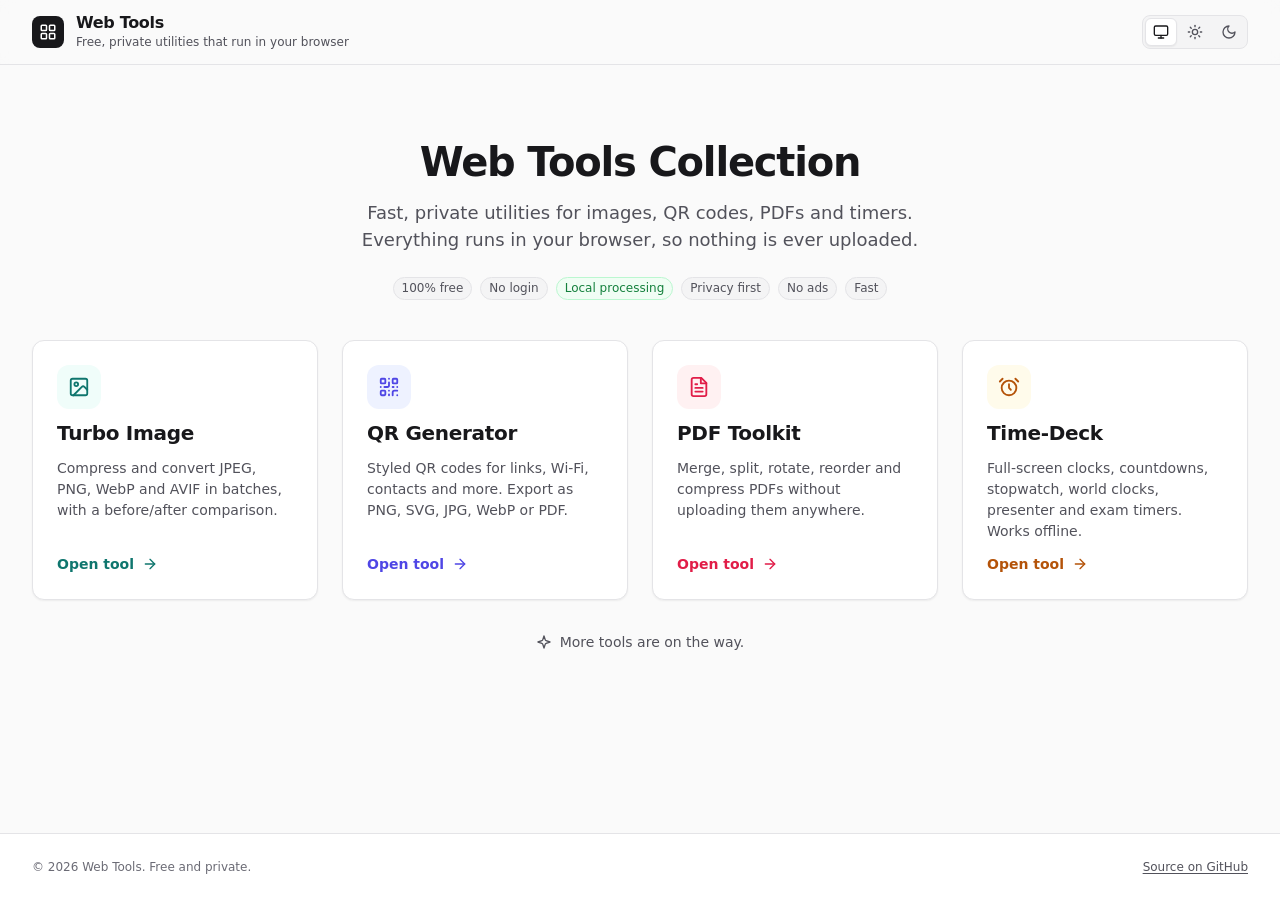
==== commit 93e8eaf5: "add Time-Deck to the hub; sitemap, share image, structured data and search meta tags; README updates" ====
--- a/index.html
+++ b/index.html
@@ -29,27 +29,63 @@
     </script>
 
     <!-- SEO Meta Tags -->
-    <title>Web Tools Collection | Turbo Image, QR Generator & PDF Toolkit</title>
-    <meta name="description" content="A curated collection of high-performance web utilities including Turbo Image, QR Code Generator, and PDF Toolkit.">
-    <meta name="keywords" content="web tools, utilities, image optimization, qr code generator, pdf toolkit, pdf merge, pdf split, developer tools">
-    <meta name="author" content="Chris">
+    <title>Free Online Web Tools – Image Compressor, QR Code Generator, PDF Toolkit & Timers</title>
+    <meta name="description" content="Free, private browser tools with no sign-up and no uploads: compress and convert images, generate QR codes, merge and split PDFs, and run full-screen clocks, countdowns and timers. Everything runs locally in your browser.">
+    <meta name="keywords" content="free online tools, web tools, image compressor, image converter, webp converter, qr code generator, pdf merge, pdf split, pdf toolkit, online timer, countdown timer, stopwatch, world clock, presentation timer, privacy-first tools, no upload">
+    <meta name="robots" content="index, follow, max-image-preview:large">
+    <meta name="application-name" content="Web Tools Collection">
 
     <!-- Favicon -->
     <link rel="icon" type="image/svg+xml" href="favicon.svg">
     <link rel="icon" type="image/png" href="favicon.png">
     <link rel="apple-touch-icon" href="favicon.png">
+    <link rel="sitemap" type="application/xml" href="https://chrisjdj.github.io/web-tools/sitemap.xml">
 
     <!-- Open Graph / Meta Tags for Social Sharing -->
     <meta property="og:type" content="website">
+    <meta property="og:site_name" content="Web Tools Collection">
+    <meta property="og:locale" content="en_US">
     <meta property="og:url" content="https://chrisjdj.github.io/web-tools/">
-    <meta property="og:title" content="Web Tools Collection | Turbo Image, QR Generator & PDF Toolkit">
-    <meta property="og:description" content="A curated collection of high-performance web utilities including Turbo Image, QR Code Generator, and PDF Toolkit.">
+    <meta property="og:title" content="Web Tools Collection – Free, Private Browser Tools">
+    <meta property="og:description" content="Compress images, generate QR codes, edit PDFs and run full-screen timers. Free, no sign-up, nothing uploaded.">
+    <meta property="og:image" content="https://chrisjdj.github.io/web-tools/og-image.png">
+    <meta property="og:image:width" content="1200">
+    <meta property="og:image:height" content="630">
+    <meta property="og:image:alt" content="Web Tools Collection: Turbo Image, QR Generator, PDF Toolkit and Time-Deck">
 
     <!-- Twitter Card Meta Tags -->
     <meta name="twitter:card" content="summary_large_image">
     <meta name="twitter:url" content="https://chrisjdj.github.io/web-tools/">
-    <meta name="twitter:title" content="Web Tools Collection | Turbo Image, QR Generator & PDF Toolkit">
-    <meta name="twitter:description" content="A curated collection of high-performance web utilities including Turbo Image, QR Code Generator, and PDF Toolkit.">
+    <meta name="twitter:title" content="Web Tools Collection – Free, Private Browser Tools">
+    <meta name="twitter:description" content="Compress images, generate QR codes, edit PDFs and run full-screen timers. Free, no sign-up, nothing uploaded.">
+    <meta name="twitter:image" content="https://chrisjdj.github.io/web-tools/og-image.png">
+
+    <!-- Structured data -->
+    <script type="application/ld+json">
+    {
+      "@context": "https://schema.org",
+      "@graph": [
+        {
+          "@type": "WebSite",
+          "@id": "https://chrisjdj.github.io/web-tools/#website",
+          "url": "https://chrisjdj.github.io/web-tools/",
+          "name": "Web Tools Collection",
+          "description": "Free, private browser tools: image compression, QR codes, PDF editing and timers. No sign-up, no uploads.",
+          "inLanguage": "en"
+        },
+        {
+          "@type": "ItemList",
+          "name": "Tools",
+          "itemListElement": [
+            { "@type": "ListItem", "position": 1, "item": { "@type": "WebApplication", "name": "Turbo Image", "url": "https://chrisjdj.github.io/Turbo-Image/", "applicationCategory": "MultimediaApplication", "operatingSystem": "Any (web browser)", "description": "Compress and convert JPEG, PNG, WebP and AVIF images locally in your browser.", "offers": { "@type": "Offer", "price": "0", "priceCurrency": "USD" } } },
+            { "@type": "ListItem", "position": 2, "item": { "@type": "WebApplication", "name": "QR Generator", "url": "https://chrisjdj.github.io/QR-Code-Gen/", "applicationCategory": "UtilitiesApplication", "operatingSystem": "Any (web browser)", "description": "Styled QR codes for links, Wi-Fi, contacts and more, exported as PNG, SVG, JPG, WebP or PDF.", "offers": { "@type": "Offer", "price": "0", "priceCurrency": "USD" } } },
+            { "@type": "ListItem", "position": 3, "item": { "@type": "WebApplication", "name": "PDF Toolkit", "url": "https://chrisjdj.github.io/PDF-Toolkit/", "applicationCategory": "BusinessApplication", "operatingSystem": "Any (web browser)", "description": "Merge, split, rotate, reorder and compress PDFs without uploading them.", "offers": { "@type": "Offer", "price": "0", "priceCurrency": "USD" } } },
+            { "@type": "ListItem", "position": 4, "item": { "@type": "WebApplication", "name": "Time-Deck", "url": "https://chrisjdj.github.io/Time-Deck/", "applicationCategory": "UtilitiesApplication", "operatingSystem": "Any (web browser)", "description": "Full-screen clocks, countdowns, stopwatch, world clocks, meeting planner, presenter and exam timers. Works offline.", "offers": { "@type": "Offer", "price": "0", "priceCurrency": "USD" } } }
+          ]
+        }
+      ]
+    }
+    </script>
 
     <!-- Canonical Link -->
     <link rel="canonical" href="https://chrisjdj.github.io/web-tools/">
@@ -101,7 +137,7 @@
         <div class="container">
             <section class="hero">
                 <h1>Web Tools Collection</h1>
-                <p>Fast, private utilities for everyday files. Everything runs in your browser, so nothing is ever uploaded.</p>
+                <p>Fast, private utilities for images, QR codes, PDFs and timers. Everything runs in your browser, so nothing is ever uploaded.</p>
                 <ul class="hero__badges" aria-label="Highlights">
                     <li class="badge">100% free</li>
                     <li class="badge">No login</li>
@@ -150,10 +186,18 @@
                         </span>
                     </a>
                 </li>
-                <!--
-                Privacy Inspector: build output lives in browser-privacy-inspector/, but its
-                source is not in this workspace, so it stays hidden until it is restyled.
-                -->
+                <li>
+                    <a href="https://chrisjdj.github.io/Time-Deck/" class="card tool-card tool-card--time">
+                        <span class="tool-card__icon" aria-hidden="true">
+                            <svg xmlns="http://www.w3.org/2000/svg" width="22" height="22" viewBox="0 0 24 24" fill="none" stroke="currentColor" stroke-width="2" stroke-linecap="round" stroke-linejoin="round"><circle cx="12" cy="13" r="8"/><path d="M12 9v4l2 2"/><path d="M5 3 2 6"/><path d="m22 6-3-3"/></svg>
+                        </span>
+                        <h2>Time-Deck</h2>
+                        <p>Full-screen clocks, countdowns, stopwatch, world clocks, presenter and exam timers. Works offline.</p>
+                        <span class="tool-card__cta">Open tool
+                            <svg aria-hidden="true" xmlns="http://www.w3.org/2000/svg" width="16" height="16" viewBox="0 0 24 24" fill="none" stroke="currentColor" stroke-width="2" stroke-linecap="round" stroke-linejoin="round"><path d="M5 12h14"/><path d="m12 5 7 7-7 7"/></svg>
+                        </span>
+                    </a>
+                </li>
             </ul>
 
             <p class="coming-soon">
--- a/styles.css
+++ b/styles.css
@@ -1 +1 @@
-:root{--font-sans: 'Inter Variable', Inter, ui-sans-serif, system-ui, -apple-system, 'Segoe UI', Roboto, sans-serif;--font-mono: ui-monospace, 'SF Mono', 'Cascadia Code', Menlo, Consolas, monospace;--text-xs: 0.75rem;--text-sm: 0.875rem;--text-base: 1rem;--text-lg: 1.125rem;--text-xl: 1.25rem;--text-2xl: clamp(1.375rem, 1.2rem + 0.8vw, 1.75rem);--text-3xl: clamp(1.75rem, 1.4rem + 1.6vw, 2.5rem);--leading-tight: 1.25;--leading-normal: 1.5;--space-1: 0.25rem;--space-2: 0.5rem;--space-3: 0.75rem;--space-4: 1rem;--space-5: 1.25rem;--space-6: 1.5rem;--space-8: 2rem;--space-10: 2.5rem;--space-12: 3rem;--container-max: 1280px;--gutter: var(--space-4);--header-height: 56px;--sidebar-width: 320px;--radius-sm: 6px;--radius-md: 8px;--radius-lg: 12px;--radius-full: 999px;--control-h: 36px;--control-h-sm: 32px;--control-h-lg: 44px;--z-sticky: 100;--z-dropdown: 200;--z-overlay: 300;--z-modal: 400;--z-toast: 500;--duration-fast: 120ms;--duration-base: 200ms;--ease-out: cubic-bezier(0.16, 1, 0.3, 1)}@media(min-width: 768px){:root{--gutter: var(--space-6);--header-height: 64px}}@media(min-width: 1024px){:root{--gutter: var(--space-8)}}:root{color-scheme:light;--bg: #fafafa;--surface: #ffffff;--surface-raised: #ffffff;--surface-sunken: #f4f4f5;--surface-hover: #f4f4f5;--surface-active: #e4e4e7;--overlay: rgb(9 9 11 / 0.5);--header-bg: rgb(250 250 250 / 0.85);--border: #e4e4e7;--border-strong: #8a8a93;--divider: #f0f0f2;--text: #18181b;--text-muted: #52525b;--text-subtle: #6b6b75;--success-text: #15803d;--success-bg: #f0fdf4;--success-border: #bbf7d0;--warning-text: #92400e;--warning-bg: #fffbeb;--warning-border: #fde68a;--danger: #dc2626;--danger-hover: #b91c1c;--on-danger: #ffffff;--danger-text: #b91c1c;--danger-bg: #fef2f2;--danger-border: #fecaca;--info-text: #1d4ed8;--info-bg: #eff6ff;--info-border: #bfdbfe;--checker: #e4e4e7;--skeleton: #ececee;--shadow-sm: 0 1px 2px rgb(9 9 11 / 0.06);--shadow-md: 0 1px 2px rgb(9 9 11 / 0.06), 0 4px 12px rgb(9 9 11 / 0.06);--shadow-lg: 0 4px 6px rgb(9 9 11 / 0.05), 0 16px 40px rgb(9 9 11 / 0.12);--accent: #18181b;--accent-hover: #27272a;--accent-active: #3f3f46;--on-accent: #ffffff;--accent-subtle-bg: #f4f4f5;--accent-subtle-border: #e4e4e7;--accent-subtle-text: #18181b;--focus-ring: #18181b}@media(prefers-color-scheme: dark){:root:not([data-theme=light]){color-scheme:dark;--bg: #09090b;--surface: #131316;--surface-raised: #1c1c20;--surface-sunken: #0f0f12;--surface-hover: #1f1f23;--surface-active: #2a2a2f;--overlay: rgb(0 0 0 / 0.7);--header-bg: rgb(9 9 11 / 0.85);--border: #27272a;--border-strong: #6b6b75;--divider: #1f1f23;--text: #fafafa;--text-muted: #a1a1aa;--text-subtle: #8b8b94;--success-text: #86efac;--success-bg: rgb(34 197 94 / 0.12);--success-border: rgb(34 197 94 / 0.3);--warning-text: #fcd34d;--warning-bg: rgb(245 158 11 / 0.12);--warning-border: rgb(245 158 11 / 0.3);--danger: #f87171;--danger-hover: #fca5a5;--on-danger: #0a0a0b;--danger-text: #fca5a5;--danger-bg: rgb(239 68 68 / 0.12);--danger-border: rgb(239 68 68 / 0.3);--info-text: #93c5fd;--info-bg: rgb(59 130 246 / 0.12);--info-border: rgb(59 130 246 / 0.3);--checker: #232327;--skeleton: #1f1f23;--shadow-sm: 0 1px 2px rgb(0 0 0 / 0.4);--shadow-md: 0 1px 2px rgb(0 0 0 / 0.4), 0 4px 12px rgb(0 0 0 / 0.3);--shadow-lg: 0 4px 6px rgb(0 0 0 / 0.3), 0 16px 40px rgb(0 0 0 / 0.5);--accent: #fafafa;--accent-hover: #e4e4e7;--accent-active: #d4d4d8;--on-accent: #09090b;--accent-subtle-bg: #1c1c20;--accent-subtle-border: #27272a;--accent-subtle-text: #fafafa;--focus-ring: #fafafa}}:root[data-theme=dark]{color-scheme:dark;--bg: #09090b;--surface: #131316;--surface-raised: #1c1c20;--surface-sunken: #0f0f12;--surface-hover: #1f1f23;--surface-active: #2a2a2f;--overlay: rgb(0 0 0 / 0.7);--header-bg: rgb(9 9 11 / 0.85);--border: #27272a;--border-strong: #6b6b75;--divider: #1f1f23;--text: #fafafa;--text-muted: #a1a1aa;--text-subtle: #8b8b94;--success-text: #86efac;--success-bg: rgb(34 197 94 / 0.12);--success-border: rgb(34 197 94 / 0.3);--warning-text: #fcd34d;--warning-bg: rgb(245 158 11 / 0.12);--warning-border: rgb(245 158 11 / 0.3);--danger: #f87171;--danger-hover: #fca5a5;--on-danger: #0a0a0b;--danger-text: #fca5a5;--danger-bg: rgb(239 68 68 / 0.12);--danger-border: rgb(239 68 68 / 0.3);--info-text: #93c5fd;--info-bg: rgb(59 130 246 / 0.12);--info-border: rgb(59 130 246 / 0.3);--checker: #232327;--skeleton: #1f1f23;--shadow-sm: 0 1px 2px rgb(0 0 0 / 0.4);--shadow-md: 0 1px 2px rgb(0 0 0 / 0.4), 0 4px 12px rgb(0 0 0 / 0.3);--shadow-lg: 0 4px 6px rgb(0 0 0 / 0.3), 0 16px 40px rgb(0 0 0 / 0.5);--accent: #fafafa;--accent-hover: #e4e4e7;--accent-active: #d4d4d8;--on-accent: #09090b;--accent-subtle-bg: #1c1c20;--accent-subtle-border: #27272a;--accent-subtle-text: #fafafa;--focus-ring: #fafafa}:root[data-theme-switching] *,:root[data-theme-switching] *::before,:root[data-theme-switching] *::after{transition:none !important}*,*::before,*::after{box-sizing:border-box}*{margin:0}html{-webkit-text-size-adjust:100%;text-size-adjust:100%;scroll-padding-top:calc(var(--header-height) + var(--space-4))}body{min-height:100vh;min-height:100dvh;display:flex;flex-direction:column;background:var(--bg);color:var(--text);font-family:var(--font-sans);font-size:var(--text-base);line-height:var(--leading-normal);font-feature-settings:"cv11","ss01";-webkit-font-smoothing:antialiased;-moz-osx-font-smoothing:grayscale;text-rendering:optimizeLegibility}h1,h2,h3,h4{line-height:var(--leading-tight);font-weight:600;letter-spacing:-0.015em;color:var(--text);text-wrap:balance}p{text-wrap:pretty}img,svg,canvas,video{display:block;max-width:100%}button,input,select,textarea{font:inherit;color:inherit}button{cursor:pointer}button:disabled{cursor:not-allowed}a{color:var(--accent-subtle-text);text-underline-offset:.2em}::selection{background:var(--accent-subtle-border);color:var(--text)}:focus-visible{outline:2px solid var(--focus-ring);outline-offset:2px}:focus:not(:focus-visible){outline:none}*{scrollbar-width:thin;scrollbar-color:var(--border-strong) rgba(0,0,0,0)}@media(pointer: coarse){:root{--control-h: 44px;--control-h-sm: 40px}}.sr-only{position:absolute !important;width:1px;height:1px;padding:0;margin:-1px;overflow:hidden;clip:rect(0, 0, 0, 0);white-space:nowrap;border:0}.hidden,[hidden]{display:none !important}.skip-link{position:fixed;top:var(--space-2);left:var(--space-2);z-index:calc(var(--z-toast) + 1);padding:var(--space-2) var(--space-4);border-radius:var(--radius-md);background:var(--accent);color:var(--on-accent);font-weight:600;text-decoration:none;transform:translateY(-200%)}.skip-link:focus-visible{transform:none}.spin{animation:spin .9s linear infinite}@keyframes spin{to{transform:rotate(360deg)}}@keyframes fade-in{from{opacity:0}}@keyframes rise-in{from{opacity:0;transform:translateY(6px)}}@media(prefers-reduced-motion: reduce){*,*::before,*::after{animation-duration:.01ms !important;animation-iteration-count:1 !important;transition-duration:.01ms !important;scroll-behavior:auto !important}}@media(forced-colors: active){.btn,.card,.input,.select,.segmented,.dropzone{border:1px solid CanvasText}}.noscript-banner{padding:var(--space-3) var(--gutter);background:var(--warning-bg);color:var(--warning-text);border-bottom:1px solid var(--warning-border);text-align:center;font-size:var(--text-sm)}.btn{--btn-bg: var(--surface);--btn-fg: var(--text);--btn-border: var(--border);--btn-bg-hover: var(--surface-hover);display:inline-flex;align-items:center;justify-content:center;gap:var(--space-2);min-height:var(--control-h);padding:0 var(--space-4);border:1px solid var(--btn-border);border-radius:var(--radius-md);background:var(--btn-bg);color:var(--btn-fg);font-size:var(--text-sm);font-weight:500;line-height:1;white-space:nowrap;text-decoration:none;user-select:none;transition:background-color var(--duration-fast) ease,border-color var(--duration-fast) ease,color var(--duration-fast) ease,box-shadow var(--duration-fast) ease}.btn svg{flex-shrink:0}@media(hover: hover){.btn:hover{background:var(--btn-bg-hover)}}.btn:active:not(:disabled){background:var(--btn-bg-active, var(--btn-bg-hover))}.btn:disabled,.btn[aria-disabled=true]{opacity:.5;pointer-events:none}.btn--primary{--btn-bg: var(--accent);--btn-fg: var(--on-accent);--btn-border: var(--accent);--btn-bg-hover: var(--accent-hover);--btn-bg-active: var(--accent-active);box-shadow:var(--shadow-sm)}.btn--secondary{box-shadow:var(--shadow-sm)}.btn--ghost{--btn-bg: transparent;--btn-border: transparent;--btn-fg: var(--text-muted)}@media(hover: hover){.btn--ghost:hover{color:var(--text)}}.btn--danger{--btn-bg: var(--danger);--btn-fg: var(--on-danger);--btn-border: var(--danger);--btn-bg-hover: var(--danger-hover)}.btn--danger-ghost{--btn-bg: transparent;--btn-border: transparent;--btn-fg: var(--danger-text);--btn-bg-hover: var(--danger-bg)}.btn--dashed{--btn-bg: transparent;--btn-fg: var(--text-muted);border-style:dashed;border-color:var(--border-strong)}@media(hover: hover){.btn--dashed:hover{color:var(--text);border-color:var(--text-muted)}}.btn--sm{min-height:var(--control-h-sm);padding:0 var(--space-3);font-size:var(--text-xs)}.btn--lg{min-height:var(--control-h-lg);padding:0 var(--space-5);font-size:var(--text-base)}.btn--block{width:100%}.btn--icon{padding:0;width:var(--control-h);min-width:var(--control-h)}.btn--icon.btn--sm{width:var(--control-h-sm);min-width:var(--control-h-sm)}.btn[aria-pressed=true]{--btn-bg: var(--accent-subtle-bg);--btn-border: var(--accent-subtle-border);--btn-fg: var(--accent-subtle-text);--btn-bg-hover: var(--accent-subtle-bg)}.card{background:var(--surface);border:1px solid var(--border);border-radius:var(--radius-lg);box-shadow:var(--shadow-sm);min-width:0}.card__header{display:flex;align-items:center;justify-content:space-between;gap:var(--space-3);padding:var(--space-4) var(--space-4) 0}.card__title{display:flex;align-items:center;gap:var(--space-2);font-size:var(--text-sm);font-weight:600;color:var(--text)}.card__title svg{color:var(--text-subtle)}.card__body{padding:var(--space-4);display:flex;flex-direction:column;gap:var(--space-4)}.card__footer{padding:var(--space-3) var(--space-4);border-top:1px solid var(--border);display:flex;gap:var(--space-2);flex-wrap:wrap}.field{display:flex;flex-direction:column;gap:var(--space-2);min-width:0;border:0;padding:0}.field__label{padding:0;display:flex;align-items:center;justify-content:space-between;gap:var(--space-2);font-size:var(--text-sm);font-weight:500;color:var(--text)}.field__value{font-family:var(--font-mono);font-size:var(--text-xs);color:var(--text-muted);font-variant-numeric:tabular-nums}.field__hint{font-size:var(--text-xs);color:var(--text-muted)}.field__error{font-size:var(--text-xs);color:var(--danger-text);font-weight:500}.input,.select,.textarea{width:100%;min-height:var(--control-h);padding:0 var(--space-3);border:1px solid var(--border-strong);border-radius:var(--radius-md);background:var(--surface);color:var(--text);font-size:max(16px,var(--text-sm));transition:border-color var(--duration-fast) ease,box-shadow var(--duration-fast) ease}@media(min-width: 768px){.input,.select,.textarea{font-size:var(--text-sm)}}.input::placeholder,.select::placeholder,.textarea::placeholder{color:var(--text-subtle)}@media(hover: hover){.input:hover,.select:hover,.textarea:hover{border-color:var(--text-muted)}}.input:focus-visible,.select:focus-visible,.textarea:focus-visible{outline:none;border-color:var(--focus-ring);box-shadow:0 0 0 3px var(--accent-subtle-border)}.input[aria-invalid=true],.input.invalid,.select[aria-invalid=true],.select.invalid,.textarea[aria-invalid=true],.textarea.invalid{border-color:var(--danger)}.input[aria-invalid=true]:focus-visible,.input.invalid:focus-visible,.select[aria-invalid=true]:focus-visible,.select.invalid:focus-visible,.textarea[aria-invalid=true]:focus-visible,.textarea.invalid:focus-visible{box-shadow:0 0 0 3px var(--danger-border)}.input:disabled,.select:disabled,.textarea:disabled{opacity:.6;cursor:not-allowed}.textarea{padding:var(--space-2) var(--space-3);min-height:88px;resize:vertical;line-height:var(--leading-normal)}.select{appearance:none;padding-right:var(--space-8);cursor:pointer;background-image:linear-gradient(45deg, transparent 50%, var(--text-muted) 50%),linear-gradient(135deg, var(--text-muted) 50%, transparent 50%);background-position:calc(100% - 18px) 50%,calc(100% - 13px) 50%;background-size:5px 5px;background-repeat:no-repeat}.select option{background:var(--surface);color:var(--text)}input[type=number].input{font-variant-numeric:tabular-nums}.checkbox{display:inline-flex;align-items:center;gap:var(--space-2);min-height:var(--control-h-sm);font-size:var(--text-sm);color:var(--text);cursor:pointer}.checkbox input{width:18px;height:18px;margin:0;accent-color:var(--accent);cursor:pointer;flex-shrink:0}.slider{width:100%;height:24px;margin:0;accent-color:var(--accent);cursor:pointer;background:rgba(0,0,0,0)}@media(pointer: coarse){.slider{height:36px}}.radio-card{position:relative;display:flex;align-items:flex-start;gap:var(--space-3);padding:var(--space-3);border:1px solid var(--border);border-radius:var(--radius-md);background:var(--surface);cursor:pointer;transition:border-color var(--duration-fast) ease,background-color var(--duration-fast) ease}@media(hover: hover){.radio-card:hover{border-color:var(--border-strong)}}.radio-card input{margin-top:2px;accent-color:var(--accent);width:16px;height:16px;flex-shrink:0}.radio-card:has(input:checked),.radio-card.is-selected{border-color:var(--accent);background:var(--accent-subtle-bg)}.radio-card:has(input:focus-visible){outline:2px solid var(--focus-ring);outline-offset:2px}.radio-card__title{font-size:var(--text-sm);font-weight:500;color:var(--text)}.radio-card__desc{font-size:var(--text-xs);color:var(--text-muted)}.segmented{display:inline-flex;align-items:stretch;gap:2px;padding:2px;border:1px solid var(--border);border-radius:var(--radius-md);background:var(--surface-sunken)}.segmented__item{flex:1 1 0;display:inline-flex;align-items:center;justify-content:center;gap:var(--space-2);min-height:calc(var(--control-h) - 6px);padding:0 var(--space-3);border:1px solid rgba(0,0,0,0);border-radius:calc(var(--radius-md) - 2px);background:rgba(0,0,0,0);color:var(--text-muted);font-size:var(--text-sm);font-weight:500;white-space:nowrap;transition:background-color var(--duration-fast) ease,color var(--duration-fast) ease}@media(hover: hover){.segmented__item:hover{color:var(--text)}}.segmented__item[aria-checked=true],.segmented__item[aria-pressed=true],.segmented__item.active{background:var(--surface-raised);border-color:var(--border);color:var(--text);box-shadow:var(--shadow-sm)}.segmented--block{display:flex;width:100%}.badge{display:inline-flex;align-items:center;gap:var(--space-1);padding:2px var(--space-2);border:1px solid var(--border);border-radius:var(--radius-full);background:var(--surface-sunken);color:var(--text-muted);font-size:var(--text-xs);font-weight:500;line-height:1.4;white-space:nowrap}.badge--accent{background:var(--accent-subtle-bg);border-color:var(--accent-subtle-border);color:var(--accent-subtle-text)}.badge--success{background:var(--success-bg);border-color:var(--success-border);color:var(--success-text)}.badge--warning{background:var(--warning-bg);border-color:var(--warning-border);color:var(--warning-text)}.badge--danger{background:var(--danger-bg);border-color:var(--danger-border);color:var(--danger-text)}.badge--info{background:var(--info-bg);border-color:var(--info-border);color:var(--info-text)}.alert{display:flex;align-items:flex-start;gap:var(--space-3);padding:var(--space-3) var(--space-4);border:1px solid var(--border);border-radius:var(--radius-md);background:var(--surface);color:var(--text);font-size:var(--text-sm);line-height:var(--leading-normal)}.alert>svg{flex-shrink:0;margin-top:2px}.alert__body{flex:1;min-width:0}.alert--success{background:var(--success-bg);border-color:var(--success-border)}.alert--success>svg{color:var(--success-text)}.alert--warning{background:var(--warning-bg);border-color:var(--warning-border)}.alert--warning>svg{color:var(--warning-text)}.alert--danger{background:var(--danger-bg);border-color:var(--danger-border)}.alert--danger>svg{color:var(--danger-text)}.alert--info{background:var(--info-bg);border-color:var(--info-border)}.alert--info>svg{color:var(--info-text)}.alert .btn{margin:calc(var(--space-2)*-1) calc(var(--space-2)*-1) calc(var(--space-2)*-1) 0}.toast-region{position:fixed;z-index:var(--z-toast);left:var(--space-4);right:var(--space-4);bottom:calc(var(--space-4) + env(safe-area-inset-bottom));display:flex;flex-direction:column;gap:var(--space-2);pointer-events:none}.toast-region>*{pointer-events:auto;box-shadow:var(--shadow-lg);background-color:var(--surface-raised);animation:rise-in var(--duration-base) var(--ease-out)}.toast-region>.alert--success{background-image:linear-gradient(var(--success-bg), var(--success-bg))}.toast-region>.alert--warning{background-image:linear-gradient(var(--warning-bg), var(--warning-bg))}.toast-region>.alert--danger{background-image:linear-gradient(var(--danger-bg), var(--danger-bg))}.toast-region>.alert--info{background-image:linear-gradient(var(--info-bg), var(--info-bg))}@media(min-width: 768px){.toast-region{left:auto;bottom:auto;top:calc(var(--header-height) + var(--space-4));right:var(--gutter);width:min(400px,100vw - 2*var(--gutter))}}.dialog{width:min(100% - 2*var(--space-4),1100px);max-width:none;max-height:calc(100dvh - 2*var(--space-4));margin:auto;padding:0;border:1px solid var(--border);border-radius:var(--radius-lg);background:var(--surface);color:var(--text);box-shadow:var(--shadow-lg);overflow:hidden}.dialog[open]{display:flex;flex-direction:column;animation:rise-in var(--duration-base) var(--ease-out)}.dialog::backdrop{background:var(--overlay);animation:fade-in var(--duration-base) ease}.dialog__header,.dialog__footer{display:flex;align-items:center;gap:var(--space-3);padding:var(--space-3) var(--space-4);flex-wrap:wrap}.dialog__header{border-bottom:1px solid var(--border);justify-content:space-between}.dialog__title{flex:1 1 0;min-width:0;font-size:var(--text-base);overflow:hidden;white-space:nowrap;text-overflow:ellipsis}.dialog__body{flex:1 1 auto;min-height:0;overflow:auto}.dialog__footer{border-top:1px solid var(--border)}@media(max-width: 639.98px){.dialog{width:100%;max-height:100dvh;height:100dvh;border-radius:0;border:0}}html:has(dialog[open]){overflow:hidden}.progress{height:6px;border-radius:var(--radius-full);background:var(--surface-sunken);border:1px solid var(--border);overflow:hidden}.progress__fill{height:100%;background:var(--accent);border-radius:inherit;transition:width var(--duration-base) var(--ease-out)}.spinner{width:32px;height:32px;border:3px solid var(--border);border-top-color:var(--accent);border-radius:50%;animation:spin .8s linear infinite}.skeleton{background:linear-gradient(90deg, var(--skeleton) 0%, var(--surface-hover) 50%, var(--skeleton) 100%);background-size:200% 100%;animation:shimmer 1.4s ease-in-out infinite}@keyframes shimmer{from{background-position:200% 0}to{background-position:-200% 0}}.kbd,kbd{display:inline-block;min-width:1.6em;padding:1px 6px;border:1px solid var(--border);border-bottom-width:2px;border-radius:var(--radius-sm);background:var(--surface);color:var(--text-muted);font-family:var(--font-mono);font-size:.8em;line-height:1.5;text-align:center}.dropzone{display:flex;flex-direction:column;align-items:center;justify-content:center;gap:var(--space-3);width:100%;padding:var(--space-8) var(--space-6);border:1.5px dashed var(--border-strong);border-radius:var(--radius-lg);background:var(--surface);color:var(--text);text-align:center;cursor:pointer;transition:border-color var(--duration-fast) ease,background-color var(--duration-fast) ease}.dropzone__icon{display:grid;place-items:center;width:48px;height:48px;border-radius:var(--radius-lg);background:var(--accent-subtle-bg);color:var(--accent-subtle-text)}.dropzone__title{font-size:var(--text-base);font-weight:600}.dropzone__hint{font-size:var(--text-sm);color:var(--text-muted);max-width:44ch}@media(hover: hover){.dropzone:hover{border-color:var(--accent);background:var(--accent-subtle-bg)}}.dropzone.is-dragging,.dropzone.drag-active,.dropzone.drag-over{border-color:var(--accent);border-style:solid;background:var(--accent-subtle-bg)}@media(min-width: 768px){.dropzone{padding:var(--space-10) var(--space-8)}}.empty-state{display:flex;flex-direction:column;align-items:center;text-align:center;gap:var(--space-3);padding:var(--space-10) var(--space-4);color:var(--text-muted)}.empty-state__icon{display:grid;place-items:center;width:56px;height:56px;border-radius:var(--radius-lg);background:var(--accent-subtle-bg);color:var(--accent-subtle-text)}.empty-state h2,.empty-state h3{font-size:var(--text-xl)}.empty-state p{max-width:48ch;font-size:var(--text-sm)}.checkerboard{background:repeating-conic-gradient(var(--checker) 0% 25%, transparent 0% 50%) 50%/16px 16px,var(--surface)}.container{width:100%;max-width:var(--container-max);margin-inline:auto;padding-inline:var(--gutter)}.app-header{position:sticky;top:0;z-index:var(--z-sticky);background:var(--header-bg);border-bottom:1px solid var(--border);backdrop-filter:saturate(180%) blur(8px);-webkit-backdrop-filter:saturate(180%) blur(8px)}.app-header__inner{display:flex;align-items:center;gap:var(--space-3);height:var(--header-height)}.app-header__actions{display:flex;align-items:center;gap:var(--space-2);margin-left:auto}.brand{display:flex;align-items:center;gap:var(--space-3);min-width:0;color:var(--text);text-decoration:none}.brand__mark{display:grid;place-items:center;flex-shrink:0;width:32px;height:32px;border-radius:var(--radius-md);background:var(--accent);color:var(--on-accent)}.brand__text{display:flex;flex-direction:column;min-width:0}.brand__name{font-size:var(--text-base);font-weight:650;letter-spacing:-0.02em;line-height:1.2;white-space:nowrap}.brand__tagline{display:none;font-size:var(--text-xs);color:var(--text-muted);white-space:nowrap;overflow:hidden;text-overflow:ellipsis}@media(min-width: 768px){.brand__tagline{display:block}}.privacy-pill{display:none}@media(min-width: 640px){.privacy-pill{display:inline-flex}}@media(max-width: 639.98px){.hub-link .hub-link__label{display:none}}.theme-switch{display:none}@media(min-width: 640px){.theme-switch{display:inline-flex}}.theme-switch .segmented__item{padding:0;width:32px;min-height:28px;flex:0 0 auto}@media(min-width: 640px){.theme-cycle{display:none}}.app-main{flex:1 0 auto;padding-block:var(--space-4) var(--space-10)}@media(min-width: 768px){.app-main{padding-block:var(--space-6) var(--space-12)}}.tool-layout{display:flex;flex-direction:column;gap:var(--space-4)}.tool-layout__workspace,.tool-layout__sidebar{min-width:0;display:flex;flex-direction:column;gap:var(--space-4)}@media(min-width: 1024px){.tool-layout{display:grid;grid-template-columns:var(--sidebar-width) minmax(0, 1fr);gap:var(--space-6);align-items:start}.tool-layout__sidebar{grid-column:1;grid-row:1;position:sticky;top:calc(var(--header-height) + var(--space-6));max-height:calc(100dvh - var(--header-height) - var(--space-12));overflow-y:auto;padding:3px;margin:-3px}.tool-layout__workspace{grid-column:2;grid-row:1}}.app-footer{border-top:1px solid var(--border);background:var(--surface);padding-block:var(--space-10) var(--space-8);color:var(--text-muted);font-size:var(--text-sm)}.app-footer__grid{display:grid;gap:var(--space-8)}@media(min-width: 1024px){.app-footer__grid{grid-template-columns:minmax(0, 2fr) minmax(0, 3fr);gap:var(--space-12)}}.app-footer h2{font-size:var(--text-lg);margin-bottom:var(--space-3)}.app-footer h3{font-size:var(--text-sm);margin-bottom:var(--space-4);color:var(--text)}.app-footer p{max-width:60ch}.app-footer__features{list-style:none;padding:0;display:grid;gap:var(--space-4)}@media(min-width: 640px){.app-footer__features{grid-template-columns:repeat(2, minmax(0, 1fr))}}.app-footer__features li{display:grid;grid-template-columns:auto 1fr;grid-template-rows:auto 1fr;gap:var(--space-1) var(--space-3);align-items:start}.app-footer__features strong{color:var(--text);font-weight:600}.app-footer__features .feature-icon{grid-row:span 2;display:grid;place-items:center;width:32px;height:32px;border-radius:var(--radius-md);background:var(--accent-subtle-bg);color:var(--accent-subtle-text)}.app-footer__bottom{display:flex;flex-wrap:wrap;gap:var(--space-2) var(--space-4);justify-content:space-between;margin-top:var(--space-8);padding-top:var(--space-6);border-top:1px solid var(--border);font-size:var(--text-xs);color:var(--text-subtle)}.app-footer__bottom a{color:var(--text-muted)}:root{--tool-turbo: #0f766e;--tool-turbo-bg: #f0fdfa;--tool-qr: #4f46e5;--tool-qr-bg: #eef2ff;--tool-pdf: #e11d48;--tool-pdf-bg: #fff1f2}@media(prefers-color-scheme: dark){:root:not([data-theme=light]){--tool-turbo: #2dd4bf;--tool-turbo-bg: rgb(45 212 191 / 0.12);--tool-qr: #818cf8;--tool-qr-bg: rgb(129 140 248 / 0.14);--tool-pdf: #fb7185;--tool-pdf-bg: rgb(251 113 133 / 0.12)}}:root[data-theme=dark]{--tool-turbo: #2dd4bf;--tool-turbo-bg: rgb(45 212 191 / 0.12);--tool-qr: #818cf8;--tool-qr-bg: rgb(129 140 248 / 0.14);--tool-pdf: #fb7185;--tool-pdf-bg: rgb(251 113 133 / 0.12)}.hero{padding-block:var(--space-10) var(--space-8);text-align:center}@media(min-width: 768px){.hero{padding-block:var(--space-12) var(--space-10)}}.hero h1{font-size:var(--text-3xl);font-weight:700;letter-spacing:-0.03em}.hero p{margin:var(--space-3) auto 0;max-width:56ch;color:var(--text-muted);font-size:var(--text-lg)}.hero__badges{display:flex;flex-wrap:wrap;justify-content:center;gap:var(--space-2);margin:var(--space-6) auto 0;padding:0;list-style:none;max-width:640px}.tool-grid{display:grid;gap:var(--space-4);list-style:none;padding:0}@media(min-width: 768px){.tool-grid{grid-template-columns:repeat(3, minmax(0, 1fr));gap:var(--space-6)}}.tool-card{--tool: var(--accent);--tool-bg: var(--accent-subtle-bg);position:relative;display:flex;flex-direction:column;gap:var(--space-3);height:100%;padding:var(--space-6);color:var(--text);text-decoration:none;transition:border-color var(--duration-fast) ease,box-shadow var(--duration-fast) ease}.tool-card--turbo{--tool: var(--tool-turbo);--tool-bg: var(--tool-turbo-bg)}.tool-card--qr{--tool: var(--tool-qr);--tool-bg: var(--tool-qr-bg)}.tool-card--pdf{--tool: var(--tool-pdf);--tool-bg: var(--tool-pdf-bg)}@media(hover: hover){.tool-card:hover{border-color:var(--tool);box-shadow:var(--shadow-md)}}.tool-card:focus-visible{outline-color:var(--tool)}.tool-card__icon{display:grid;place-items:center;width:44px;height:44px;border-radius:var(--radius-lg);background:var(--tool-bg);color:var(--tool)}.tool-card h2{font-size:var(--text-xl)}.tool-card p{color:var(--text-muted);font-size:var(--text-sm);flex:1}.tool-card__cta{display:inline-flex;align-items:center;gap:var(--space-2);color:var(--tool);font-size:var(--text-sm);font-weight:600}.coming-soon{display:flex;align-items:center;justify-content:center;gap:var(--space-2);margin-top:var(--space-8);color:var(--text-muted);font-size:var(--text-sm);text-align:center}.app-footer--compact{padding-block:var(--space-6)}.app-footer--compact .app-footer__bottom{margin-top:0;padding-top:0;border-top:0}
+:root{--font-sans: "Inter Variable", Inter, ui-sans-serif, system-ui, -apple-system, "Segoe UI", Roboto, sans-serif;--font-mono: ui-monospace, "SF Mono", "Cascadia Code", Menlo, Consolas, monospace;--text-xs: 0.75rem;--text-sm: 0.875rem;--text-base: 1rem;--text-lg: 1.125rem;--text-xl: 1.25rem;--text-2xl: clamp(1.375rem, 1.2rem + 0.8vw, 1.75rem);--text-3xl: clamp(1.75rem, 1.4rem + 1.6vw, 2.5rem);--leading-tight: 1.25;--leading-normal: 1.5;--space-1: 0.25rem;--space-2: 0.5rem;--space-3: 0.75rem;--space-4: 1rem;--space-5: 1.25rem;--space-6: 1.5rem;--space-8: 2rem;--space-10: 2.5rem;--space-12: 3rem;--container-max: 1280px;--gutter: var(--space-4);--header-height: 56px;--sidebar-width: 320px;--radius-sm: 6px;--radius-md: 8px;--radius-lg: 12px;--radius-full: 999px;--control-h: 36px;--control-h-sm: 32px;--control-h-lg: 44px;--z-sticky: 100;--z-dropdown: 200;--z-overlay: 300;--z-modal: 400;--z-toast: 500;--duration-fast: 120ms;--duration-base: 200ms;--ease-out: cubic-bezier(0.16, 1, 0.3, 1);color-scheme:light;--bg: #fafafa;--surface: #ffffff;--surface-raised: #ffffff;--surface-sunken: #f4f4f5;--surface-hover: #f4f4f5;--surface-active: #e4e4e7;--overlay: rgb(9 9 11 / 0.5);--header-bg: rgb(250 250 250 / 0.85);--border: #e4e4e7;--border-strong: #8a8a93;--divider: #f0f0f2;--text: #18181b;--text-muted: #52525b;--text-subtle: #6b6b75;--success-text: #15803d;--success-bg: #f0fdf4;--success-border: #bbf7d0;--warning-text: #92400e;--warning-bg: #fffbeb;--warning-border: #fde68a;--danger: #dc2626;--danger-hover: #b91c1c;--on-danger: #ffffff;--danger-text: #b91c1c;--danger-bg: #fef2f2;--danger-border: #fecaca;--info-text: #1d4ed8;--info-bg: #eff6ff;--info-border: #bfdbfe;--checker: #e4e4e7;--skeleton: #ececee;--shadow-sm: 0 1px 2px rgb(9 9 11 / 0.06);--shadow-md: 0 1px 2px rgb(9 9 11 / 0.06), 0 4px 12px rgb(9 9 11 / 0.06);--shadow-lg: 0 4px 6px rgb(9 9 11 / 0.05), 0 16px 40px rgb(9 9 11 / 0.12);--accent: #18181b;--accent-hover: #27272a;--accent-active: #3f3f46;--on-accent: #ffffff;--accent-subtle-bg: #f4f4f5;--accent-subtle-border: #e4e4e7;--accent-subtle-text: #18181b;--focus-ring: #18181b}@media(min-width: 768px){:root{--gutter: var(--space-6);--header-height: 64px}}@media(min-width: 1024px){:root{--gutter: var(--space-8)}}@media(prefers-color-scheme: dark){:root:not([data-theme=light]){color-scheme:dark;--bg: #09090b;--surface: #131316;--surface-raised: #1c1c20;--surface-sunken: #0f0f12;--surface-hover: #1f1f23;--surface-active: #2a2a2f;--overlay: rgb(0 0 0 / 0.7);--header-bg: rgb(9 9 11 / 0.85);--border: #27272a;--border-strong: #6b6b75;--divider: #1f1f23;--text: #fafafa;--text-muted: #a1a1aa;--text-subtle: #8b8b94;--success-text: #86efac;--success-bg: rgb(34 197 94 / 0.12);--success-border: rgb(34 197 94 / 0.3);--warning-text: #fcd34d;--warning-bg: rgb(245 158 11 / 0.12);--warning-border: rgb(245 158 11 / 0.3);--danger: #f87171;--danger-hover: #fca5a5;--on-danger: #0a0a0b;--danger-text: #fca5a5;--danger-bg: rgb(239 68 68 / 0.12);--danger-border: rgb(239 68 68 / 0.3);--info-text: #93c5fd;--info-bg: rgb(59 130 246 / 0.12);--info-border: rgb(59 130 246 / 0.3);--checker: #232327;--skeleton: #1f1f23;--shadow-sm: 0 1px 2px rgb(0 0 0 / 0.4);--shadow-md: 0 1px 2px rgb(0 0 0 / 0.4), 0 4px 12px rgb(0 0 0 / 0.3);--shadow-lg: 0 4px 6px rgb(0 0 0 / 0.3), 0 16px 40px rgb(0 0 0 / 0.5);--accent: #fafafa;--accent-hover: #e4e4e7;--accent-active: #d4d4d8;--on-accent: #09090b;--accent-subtle-bg: #1c1c20;--accent-subtle-border: #27272a;--accent-subtle-text: #fafafa;--focus-ring: #fafafa}}:root[data-theme=dark]{color-scheme:dark;--bg: #09090b;--surface: #131316;--surface-raised: #1c1c20;--surface-sunken: #0f0f12;--surface-hover: #1f1f23;--surface-active: #2a2a2f;--overlay: rgb(0 0 0 / 0.7);--header-bg: rgb(9 9 11 / 0.85);--border: #27272a;--border-strong: #6b6b75;--divider: #1f1f23;--text: #fafafa;--text-muted: #a1a1aa;--text-subtle: #8b8b94;--success-text: #86efac;--success-bg: rgb(34 197 94 / 0.12);--success-border: rgb(34 197 94 / 0.3);--warning-text: #fcd34d;--warning-bg: rgb(245 158 11 / 0.12);--warning-border: rgb(245 158 11 / 0.3);--danger: #f87171;--danger-hover: #fca5a5;--on-danger: #0a0a0b;--danger-text: #fca5a5;--danger-bg: rgb(239 68 68 / 0.12);--danger-border: rgb(239 68 68 / 0.3);--info-text: #93c5fd;--info-bg: rgb(59 130 246 / 0.12);--info-border: rgb(59 130 246 / 0.3);--checker: #232327;--skeleton: #1f1f23;--shadow-sm: 0 1px 2px rgb(0 0 0 / 0.4);--shadow-md: 0 1px 2px rgb(0 0 0 / 0.4), 0 4px 12px rgb(0 0 0 / 0.3);--shadow-lg: 0 4px 6px rgb(0 0 0 / 0.3), 0 16px 40px rgb(0 0 0 / 0.5);--accent: #fafafa;--accent-hover: #e4e4e7;--accent-active: #d4d4d8;--on-accent: #09090b;--accent-subtle-bg: #1c1c20;--accent-subtle-border: #27272a;--accent-subtle-text: #fafafa;--focus-ring: #fafafa}:root[data-theme-switching] *,:root[data-theme-switching] *::before,:root[data-theme-switching] *::after{transition:none !important}*,*::before,*::after{box-sizing:border-box}*{margin:0}html{-webkit-text-size-adjust:100%;text-size-adjust:100%;scroll-padding-top:calc(var(--header-height) + var(--space-4))}body{min-height:100vh;min-height:100dvh;display:flex;flex-direction:column;background:var(--bg);color:var(--text);font-family:var(--font-sans);font-size:var(--text-base);line-height:var(--leading-normal);font-feature-settings:"cv11","ss01";-webkit-font-smoothing:antialiased;-moz-osx-font-smoothing:grayscale;text-rendering:optimizeLegibility}h1,h2,h3,h4{line-height:var(--leading-tight);font-weight:600;letter-spacing:-0.015em;color:var(--text);text-wrap:balance}p{text-wrap:pretty}img,svg,canvas,video{display:block;max-width:100%}button,input,select,textarea{font:inherit;color:inherit}button{cursor:pointer}button:disabled{cursor:not-allowed}a{color:var(--accent-subtle-text);text-underline-offset:.2em}::selection{background:var(--accent-subtle-border);color:var(--text)}:focus-visible{outline:2px solid var(--focus-ring);outline-offset:2px}:focus:not(:focus-visible){outline:none}*{scrollbar-width:thin;scrollbar-color:var(--border-strong) rgba(0,0,0,0)}@media(pointer: coarse){:root{--control-h: 44px;--control-h-sm: 40px}}.sr-only{position:absolute !important;width:1px;height:1px;padding:0;margin:-1px;overflow:hidden;clip:rect(0, 0, 0, 0);white-space:nowrap;border:0}.hidden,[hidden]{display:none !important}.skip-link{position:fixed;top:var(--space-2);left:var(--space-2);z-index:calc(var(--z-toast) + 1);padding:var(--space-2) var(--space-4);border-radius:var(--radius-md);background:var(--accent);color:var(--on-accent);font-weight:600;text-decoration:none;transform:translateY(-200%)}.skip-link:focus-visible{transform:none}.spin{animation:spin .9s linear infinite}@keyframes spin{to{transform:rotate(360deg)}}@keyframes fade-in{from{opacity:0}}@keyframes rise-in{from{opacity:0;transform:translateY(6px)}}@media(prefers-reduced-motion: reduce){*,*::before,*::after{animation-duration:.01ms !important;animation-iteration-count:1 !important;transition-duration:.01ms !important;scroll-behavior:auto !important}}@media(forced-colors: active){.btn,.card,.input,.select,.segmented,.dropzone{border:1px solid CanvasText}}.noscript-banner{padding:var(--space-3) var(--gutter);background:var(--warning-bg);color:var(--warning-text);border-bottom:1px solid var(--warning-border);text-align:center;font-size:var(--text-sm)}.btn{--btn-bg: var(--surface);--btn-fg: var(--text);--btn-border: var(--border);--btn-bg-hover: var(--surface-hover);display:inline-flex;align-items:center;justify-content:center;gap:var(--space-2);min-height:var(--control-h);padding:0 var(--space-4);border:1px solid var(--btn-border);border-radius:var(--radius-md);background:var(--btn-bg);color:var(--btn-fg);font-size:var(--text-sm);font-weight:500;line-height:1;white-space:nowrap;text-decoration:none;user-select:none;transition:background-color var(--duration-fast) ease,border-color var(--duration-fast) ease,color var(--duration-fast) ease,box-shadow var(--duration-fast) ease}.btn svg{flex-shrink:0}@media(hover: hover){.btn:hover{background:var(--btn-bg-hover)}}.btn:active:not(:disabled){background:var(--btn-bg-active, var(--btn-bg-hover))}.btn:disabled,.btn[aria-disabled=true]{opacity:.5;pointer-events:none}.btn--primary{--btn-bg: var(--accent);--btn-fg: var(--on-accent);--btn-border: var(--accent);--btn-bg-hover: var(--accent-hover);--btn-bg-active: var(--accent-active);box-shadow:var(--shadow-sm)}.btn--secondary{box-shadow:var(--shadow-sm)}.btn--ghost{--btn-bg: transparent;--btn-border: transparent;--btn-fg: var(--text-muted)}@media(hover: hover){.btn--ghost:hover{color:var(--text)}}.btn--danger{--btn-bg: var(--danger);--btn-fg: var(--on-danger);--btn-border: var(--danger);--btn-bg-hover: var(--danger-hover)}.btn--danger-ghost{--btn-bg: transparent;--btn-border: transparent;--btn-fg: var(--danger-text);--btn-bg-hover: var(--danger-bg)}.btn--dashed{--btn-bg: transparent;--btn-fg: var(--text-muted);border-style:dashed;border-color:var(--border-strong)}@media(hover: hover){.btn--dashed:hover{color:var(--text);border-color:var(--text-muted)}}.btn--sm{min-height:var(--control-h-sm);padding:0 var(--space-3);font-size:var(--text-xs)}.btn--lg{min-height:var(--control-h-lg);padding:0 var(--space-5);font-size:var(--text-base)}.btn--block{width:100%}.btn--icon{padding:0;width:var(--control-h);min-width:var(--control-h)}.btn--icon.btn--sm{width:var(--control-h-sm);min-width:var(--control-h-sm)}.btn[aria-pressed=true]{--btn-bg: var(--accent-subtle-bg);--btn-border: var(--accent-subtle-border);--btn-fg: var(--accent-subtle-text);--btn-bg-hover: var(--accent-subtle-bg)}.card{background:var(--surface);border:1px solid var(--border);border-radius:var(--radius-lg);box-shadow:var(--shadow-sm);min-width:0}.card__header{display:flex;align-items:center;justify-content:space-between;gap:var(--space-3);padding:var(--space-4) var(--space-4) 0}.card__title{display:flex;align-items:center;gap:var(--space-2);font-size:var(--text-sm);font-weight:600;color:var(--text)}.card__title svg{color:var(--text-subtle)}.card__body{padding:var(--space-4);display:flex;flex-direction:column;gap:var(--space-4)}.card__footer{padding:var(--space-3) var(--space-4);border-top:1px solid var(--border);display:flex;gap:var(--space-2);flex-wrap:wrap}.field{display:flex;flex-direction:column;gap:var(--space-2);min-width:0;border:0;padding:0}.field__label{padding:0;display:flex;align-items:center;justify-content:space-between;gap:var(--space-2);font-size:var(--text-sm);font-weight:500;color:var(--text)}.field__value{font-family:var(--font-mono);font-size:var(--text-xs);color:var(--text-muted);font-variant-numeric:tabular-nums}.field__hint{font-size:var(--text-xs);color:var(--text-muted)}.field__error{font-size:var(--text-xs);color:var(--danger-text);font-weight:500}.input,.select,.textarea{width:100%;min-height:var(--control-h);padding:0 var(--space-3);border:1px solid var(--border-strong);border-radius:var(--radius-md);background:var(--surface);color:var(--text);font-size:max(16px,var(--text-sm));transition:border-color var(--duration-fast) ease,box-shadow var(--duration-fast) ease}@media(min-width: 768px){.input,.select,.textarea{font-size:var(--text-sm)}}.input::placeholder,.select::placeholder,.textarea::placeholder{color:var(--text-subtle)}@media(hover: hover){.input:hover,.select:hover,.textarea:hover{border-color:var(--text-muted)}}.input:focus-visible,.select:focus-visible,.textarea:focus-visible{outline:none;border-color:var(--focus-ring);box-shadow:0 0 0 3px var(--accent-subtle-border)}.input[aria-invalid=true],.input.invalid,.select[aria-invalid=true],.select.invalid,.textarea[aria-invalid=true],.textarea.invalid{border-color:var(--danger)}.input[aria-invalid=true]:focus-visible,.input.invalid:focus-visible,.select[aria-invalid=true]:focus-visible,.select.invalid:focus-visible,.textarea[aria-invalid=true]:focus-visible,.textarea.invalid:focus-visible{box-shadow:0 0 0 3px var(--danger-border)}.input:disabled,.select:disabled,.textarea:disabled{opacity:.6;cursor:not-allowed}.textarea{padding:var(--space-2) var(--space-3);min-height:88px;resize:vertical;line-height:var(--leading-normal)}.select{appearance:none;padding-right:var(--space-8);cursor:pointer;background-image:linear-gradient(45deg, transparent 50%, var(--text-muted) 50%),linear-gradient(135deg, var(--text-muted) 50%, transparent 50%);background-position:calc(100% - 18px) 50%,calc(100% - 13px) 50%;background-size:5px 5px;background-repeat:no-repeat}.select option{background:var(--surface);color:var(--text)}input[type=number].input{font-variant-numeric:tabular-nums}.checkbox{display:inline-flex;align-items:center;gap:var(--space-2);min-height:var(--control-h-sm);font-size:var(--text-sm);color:var(--text);cursor:pointer}.checkbox input{width:18px;height:18px;margin:0;accent-color:var(--accent);cursor:pointer;flex-shrink:0}.slider{width:100%;height:24px;margin:0;accent-color:var(--accent);cursor:pointer;background:rgba(0,0,0,0)}@media(pointer: coarse){.slider{height:36px}}.radio-card{position:relative;display:flex;align-items:flex-start;gap:var(--space-3);padding:var(--space-3);border:1px solid var(--border);border-radius:var(--radius-md);background:var(--surface);cursor:pointer;transition:border-color var(--duration-fast) ease,background-color var(--duration-fast) ease}@media(hover: hover){.radio-card:hover{border-color:var(--border-strong)}}.radio-card input{margin-top:2px;accent-color:var(--accent);width:16px;height:16px;flex-shrink:0}.radio-card:has(input:checked),.radio-card.is-selected{border-color:var(--accent);background:var(--accent-subtle-bg)}.radio-card:has(input:focus-visible){outline:2px solid var(--focus-ring);outline-offset:2px}.radio-card__title{font-size:var(--text-sm);font-weight:500;color:var(--text)}.radio-card__desc{font-size:var(--text-xs);color:var(--text-muted)}.segmented{display:inline-flex;align-items:stretch;gap:2px;padding:2px;border:1px solid var(--border);border-radius:var(--radius-md);background:var(--surface-sunken)}.segmented__item{flex:1 1 0;display:inline-flex;align-items:center;justify-content:center;gap:var(--space-2);min-height:calc(var(--control-h) - 6px);padding:0 var(--space-3);border:1px solid rgba(0,0,0,0);border-radius:calc(var(--radius-md) - 2px);background:rgba(0,0,0,0);color:var(--text-muted);font-size:var(--text-sm);font-weight:500;white-space:nowrap;transition:background-color var(--duration-fast) ease,color var(--duration-fast) ease}@media(hover: hover){.segmented__item:hover{color:var(--text)}}.segmented__item[aria-checked=true],.segmented__item[aria-pressed=true],.segmented__item.active{background:var(--surface-raised);border-color:var(--border);color:var(--text);box-shadow:var(--shadow-sm)}.segmented--block{display:flex;width:100%}.badge{display:inline-flex;align-items:center;gap:var(--space-1);padding:2px var(--space-2);border:1px solid var(--border);border-radius:var(--radius-full);background:var(--surface-sunken);color:var(--text-muted);font-size:var(--text-xs);font-weight:500;line-height:1.4;white-space:nowrap}.badge--accent{background:var(--accent-subtle-bg);border-color:var(--accent-subtle-border);color:var(--accent-subtle-text)}.badge--success{background:var(--success-bg);border-color:var(--success-border);color:var(--success-text)}.badge--warning{background:var(--warning-bg);border-color:var(--warning-border);color:var(--warning-text)}.badge--danger{background:var(--danger-bg);border-color:var(--danger-border);color:var(--danger-text)}.badge--info{background:var(--info-bg);border-color:var(--info-border);color:var(--info-text)}.alert{display:flex;align-items:flex-start;gap:var(--space-3);padding:var(--space-3) var(--space-4);border:1px solid var(--border);border-radius:var(--radius-md);background:var(--surface);color:var(--text);font-size:var(--text-sm);line-height:var(--leading-normal)}.alert>svg{flex-shrink:0;margin-top:2px}.alert__body{flex:1;min-width:0}.alert--success{background:var(--success-bg);border-color:var(--success-border)}.alert--success>svg{color:var(--success-text)}.alert--warning{background:var(--warning-bg);border-color:var(--warning-border)}.alert--warning>svg{color:var(--warning-text)}.alert--danger{background:var(--danger-bg);border-color:var(--danger-border)}.alert--danger>svg{color:var(--danger-text)}.alert--info{background:var(--info-bg);border-color:var(--info-border)}.alert--info>svg{color:var(--info-text)}.alert .btn{margin:calc(var(--space-2)*-1) calc(var(--space-2)*-1) calc(var(--space-2)*-1) 0}.toast-region{position:fixed;z-index:var(--z-toast);left:var(--space-4);right:var(--space-4);bottom:calc(var(--space-4) + env(safe-area-inset-bottom));display:flex;flex-direction:column;gap:var(--space-2);pointer-events:none}.toast-region>*{pointer-events:auto;box-shadow:var(--shadow-lg);background-color:var(--surface-raised);animation:rise-in var(--duration-base) var(--ease-out)}.toast-region>.alert--success{background-image:linear-gradient(var(--success-bg), var(--success-bg))}.toast-region>.alert--warning{background-image:linear-gradient(var(--warning-bg), var(--warning-bg))}.toast-region>.alert--danger{background-image:linear-gradient(var(--danger-bg), var(--danger-bg))}.toast-region>.alert--info{background-image:linear-gradient(var(--info-bg), var(--info-bg))}@media(min-width: 768px){.toast-region{left:auto;bottom:auto;top:calc(var(--header-height) + var(--space-4));right:var(--gutter);width:min(400px,100vw - 2*var(--gutter))}}.dialog{width:min(100% - 2*var(--space-4),1100px);max-width:none;max-height:calc(100dvh - 2*var(--space-4));margin:auto;padding:0;border:1px solid var(--border);border-radius:var(--radius-lg);background:var(--surface);color:var(--text);box-shadow:var(--shadow-lg);overflow:hidden}.dialog[open]{display:flex;flex-direction:column;animation:rise-in var(--duration-base) var(--ease-out)}.dialog::backdrop{background:var(--overlay);animation:fade-in var(--duration-base) ease}.dialog__header,.dialog__footer{display:flex;align-items:center;gap:var(--space-3);padding:var(--space-3) var(--space-4);flex-wrap:wrap}.dialog__header{border-bottom:1px solid var(--border);justify-content:space-between}.dialog__title{flex:1 1 0;min-width:0;font-size:var(--text-base);overflow:hidden;white-space:nowrap;text-overflow:ellipsis}.dialog__body{flex:1 1 auto;min-height:0;overflow:auto}.dialog__footer{border-top:1px solid var(--border)}@media(max-width: 639.98px){.dialog{width:100%;max-height:100dvh;height:100dvh;border-radius:0;border:0}}html:has(dialog[open]){overflow:hidden}.progress{height:6px;border-radius:var(--radius-full);background:var(--surface-sunken);border:1px solid var(--border);overflow:hidden}.progress__fill{height:100%;background:var(--accent);border-radius:inherit;transition:width var(--duration-base) var(--ease-out)}.spinner{width:32px;height:32px;border:3px solid var(--border);border-top-color:var(--accent);border-radius:50%;animation:spin .8s linear infinite}.skeleton{background:linear-gradient(90deg, var(--skeleton) 0%, var(--surface-hover) 50%, var(--skeleton) 100%);background-size:200% 100%;animation:shimmer 1.4s ease-in-out infinite}@keyframes shimmer{from{background-position:200% 0}to{background-position:-200% 0}}.kbd,kbd{display:inline-block;min-width:1.6em;padding:1px 6px;border:1px solid var(--border);border-bottom-width:2px;border-radius:var(--radius-sm);background:var(--surface);color:var(--text-muted);font-family:var(--font-mono);font-size:.8em;line-height:1.5;text-align:center}.dropzone{display:flex;flex-direction:column;align-items:center;justify-content:center;gap:var(--space-3);width:100%;padding:var(--space-8) var(--space-6);border:1.5px dashed var(--border-strong);border-radius:var(--radius-lg);background:var(--surface);color:var(--text);text-align:center;cursor:pointer;transition:border-color var(--duration-fast) ease,background-color var(--duration-fast) ease}.dropzone__icon{display:grid;place-items:center;width:48px;height:48px;border-radius:var(--radius-lg);background:var(--accent-subtle-bg);color:var(--accent-subtle-text)}.dropzone__title{font-size:var(--text-base);font-weight:600}.dropzone__hint{font-size:var(--text-sm);color:var(--text-muted);max-width:44ch}@media(hover: hover){.dropzone:hover{border-color:var(--accent);background:var(--accent-subtle-bg)}}.dropzone.is-dragging,.dropzone.drag-active,.dropzone.drag-over{border-color:var(--accent);border-style:solid;background:var(--accent-subtle-bg)}@media(min-width: 768px){.dropzone{padding:var(--space-10) var(--space-8)}}.empty-state{display:flex;flex-direction:column;align-items:center;text-align:center;gap:var(--space-3);padding:var(--space-10) var(--space-4);color:var(--text-muted)}.empty-state__icon{display:grid;place-items:center;width:56px;height:56px;border-radius:var(--radius-lg);background:var(--accent-subtle-bg);color:var(--accent-subtle-text)}.empty-state h2,.empty-state h3{font-size:var(--text-xl)}.empty-state p{max-width:48ch;font-size:var(--text-sm)}.checkerboard{background:repeating-conic-gradient(var(--checker) 0% 25%, transparent 0% 50%) 50%/16px 16px,var(--surface)}.container{width:100%;max-width:var(--container-max);margin-inline:auto;padding-inline:var(--gutter)}.app-header{position:sticky;top:0;z-index:var(--z-sticky);background:var(--header-bg);border-bottom:1px solid var(--border);backdrop-filter:saturate(180%) blur(8px);-webkit-backdrop-filter:saturate(180%) blur(8px)}.app-header__inner{display:flex;align-items:center;gap:var(--space-3);height:var(--header-height)}.app-header__actions{display:flex;align-items:center;gap:var(--space-2);margin-left:auto}.brand{display:flex;align-items:center;gap:var(--space-3);min-width:0;color:var(--text);text-decoration:none}.brand__mark{display:grid;place-items:center;flex-shrink:0;width:32px;height:32px;border-radius:var(--radius-md);background:var(--accent);color:var(--on-accent)}.brand__text{display:flex;flex-direction:column;min-width:0}.brand__name{font-size:var(--text-base);font-weight:650;letter-spacing:-0.02em;line-height:1.2;white-space:nowrap}.brand__tagline{display:none;font-size:var(--text-xs);color:var(--text-muted);white-space:nowrap;overflow:hidden;text-overflow:ellipsis}@media(min-width: 768px){.brand__tagline{display:block}}.privacy-pill{display:none}@media(min-width: 640px){.privacy-pill{display:inline-flex}}@media(max-width: 639.98px){.hub-link .hub-link__label{display:none}}.theme-switch{display:none}@media(min-width: 640px){.theme-switch{display:inline-flex}}.theme-switch .segmented__item{padding:0;width:32px;min-height:28px;flex:0 0 auto}@media(min-width: 640px){.theme-cycle{display:none}}.app-main{flex:1 0 auto;padding-block:var(--space-4) var(--space-10)}@media(min-width: 768px){.app-main{padding-block:var(--space-6) var(--space-12)}}.tool-layout{display:flex;flex-direction:column;gap:var(--space-4)}.tool-layout__workspace,.tool-layout__sidebar{min-width:0;display:flex;flex-direction:column;gap:var(--space-4)}@media(min-width: 1024px){.tool-layout{display:grid;grid-template-columns:var(--sidebar-width) minmax(0, 1fr);gap:var(--space-6);align-items:start}.tool-layout__sidebar{grid-column:1;grid-row:1;position:sticky;top:calc(var(--header-height) + var(--space-6));max-height:calc(100dvh - var(--header-height) - var(--space-12));overflow-y:auto;padding:3px;margin:-3px}.tool-layout__workspace{grid-column:2;grid-row:1}}.app-footer{border-top:1px solid var(--border);background:var(--surface);padding-block:var(--space-10) var(--space-8);color:var(--text-muted);font-size:var(--text-sm)}.app-footer__grid{display:grid;gap:var(--space-8)}@media(min-width: 1024px){.app-footer__grid{grid-template-columns:minmax(0, 2fr) minmax(0, 3fr);gap:var(--space-12)}}.app-footer h2{font-size:var(--text-lg);margin-bottom:var(--space-3)}.app-footer h3{font-size:var(--text-sm);margin-bottom:var(--space-4);color:var(--text)}.app-footer p{max-width:60ch}.app-footer__features{list-style:none;padding:0;display:grid;gap:var(--space-4)}@media(min-width: 640px){.app-footer__features{grid-template-columns:repeat(2, minmax(0, 1fr))}}.app-footer__features li{display:grid;grid-template-columns:auto 1fr;grid-template-rows:auto 1fr;gap:var(--space-1) var(--space-3);align-items:start}.app-footer__features strong{color:var(--text);font-weight:600}.app-footer__features .feature-icon{grid-row:span 2;display:grid;place-items:center;width:32px;height:32px;border-radius:var(--radius-md);background:var(--accent-subtle-bg);color:var(--accent-subtle-text)}.app-footer__bottom{display:flex;flex-wrap:wrap;gap:var(--space-2) var(--space-4);justify-content:space-between;margin-top:var(--space-8);padding-top:var(--space-6);border-top:1px solid var(--border);font-size:var(--text-xs);color:var(--text-subtle)}.app-footer__bottom a{color:var(--text-muted)}:root{--tool-turbo: #0f766e;--tool-turbo-bg: #f0fdfa;--tool-qr: #4f46e5;--tool-qr-bg: #eef2ff;--tool-pdf: #e11d48;--tool-pdf-bg: #fff1f2;--tool-time: #b45309;--tool-time-bg: #fffbeb}@media(prefers-color-scheme: dark){:root:not([data-theme=light]){--tool-turbo: #2dd4bf;--tool-turbo-bg: rgb(45 212 191 / 0.12);--tool-qr: #818cf8;--tool-qr-bg: rgb(129 140 248 / 0.14);--tool-pdf: #fb7185;--tool-pdf-bg: rgb(251 113 133 / 0.12);--tool-time: #fbbf24;--tool-time-bg: rgb(251 191 36 / 0.12)}}:root[data-theme=dark]{--tool-turbo: #2dd4bf;--tool-turbo-bg: rgb(45 212 191 / 0.12);--tool-qr: #818cf8;--tool-qr-bg: rgb(129 140 248 / 0.14);--tool-pdf: #fb7185;--tool-pdf-bg: rgb(251 113 133 / 0.12);--tool-time: #fbbf24;--tool-time-bg: rgb(251 191 36 / 0.12)}.hero{padding-block:var(--space-10) var(--space-8);text-align:center}@media(min-width: 768px){.hero{padding-block:var(--space-12) var(--space-10)}}.hero h1{font-size:var(--text-3xl);font-weight:700;letter-spacing:-0.03em}.hero p{margin:var(--space-3) auto 0;max-width:56ch;color:var(--text-muted);font-size:var(--text-lg)}.hero__badges{display:flex;flex-wrap:wrap;justify-content:center;gap:var(--space-2);margin:var(--space-6) auto 0;padding:0;list-style:none;max-width:640px}.tool-grid{display:grid;gap:var(--space-4);list-style:none;padding:0}@media(min-width: 768px){.tool-grid{grid-template-columns:repeat(2, minmax(0, 1fr));gap:var(--space-6)}}@media(min-width: 1024px){.tool-grid{grid-template-columns:repeat(4, minmax(0, 1fr))}}.tool-card{--tool: var(--accent);--tool-bg: var(--accent-subtle-bg);position:relative;display:flex;flex-direction:column;gap:var(--space-3);height:100%;padding:var(--space-6);color:var(--text);text-decoration:none;transition:border-color var(--duration-fast) ease,box-shadow var(--duration-fast) ease}.tool-card--turbo{--tool: var(--tool-turbo);--tool-bg: var(--tool-turbo-bg)}.tool-card--qr{--tool: var(--tool-qr);--tool-bg: var(--tool-qr-bg)}.tool-card--pdf{--tool: var(--tool-pdf);--tool-bg: var(--tool-pdf-bg)}.tool-card--time{--tool: var(--tool-time);--tool-bg: var(--tool-time-bg)}@media(hover: hover){.tool-card:hover{border-color:var(--tool);box-shadow:var(--shadow-md)}}.tool-card:focus-visible{outline-color:var(--tool)}.tool-card__icon{display:grid;place-items:center;width:44px;height:44px;border-radius:var(--radius-lg);background:var(--tool-bg);color:var(--tool)}.tool-card h2{font-size:var(--text-xl)}.tool-card p{color:var(--text-muted);font-size:var(--text-sm);flex:1}.tool-card__cta{display:inline-flex;align-items:center;gap:var(--space-2);color:var(--tool);font-size:var(--text-sm);font-weight:600}.coming-soon{display:flex;align-items:center;justify-content:center;gap:var(--space-2);margin-top:var(--space-8);color:var(--text-muted);font-size:var(--text-sm);text-align:center}.app-footer--compact{padding-block:var(--space-6)}.app-footer--compact .app-footer__bottom{margin-top:0;padding-top:0;border-top:0}
